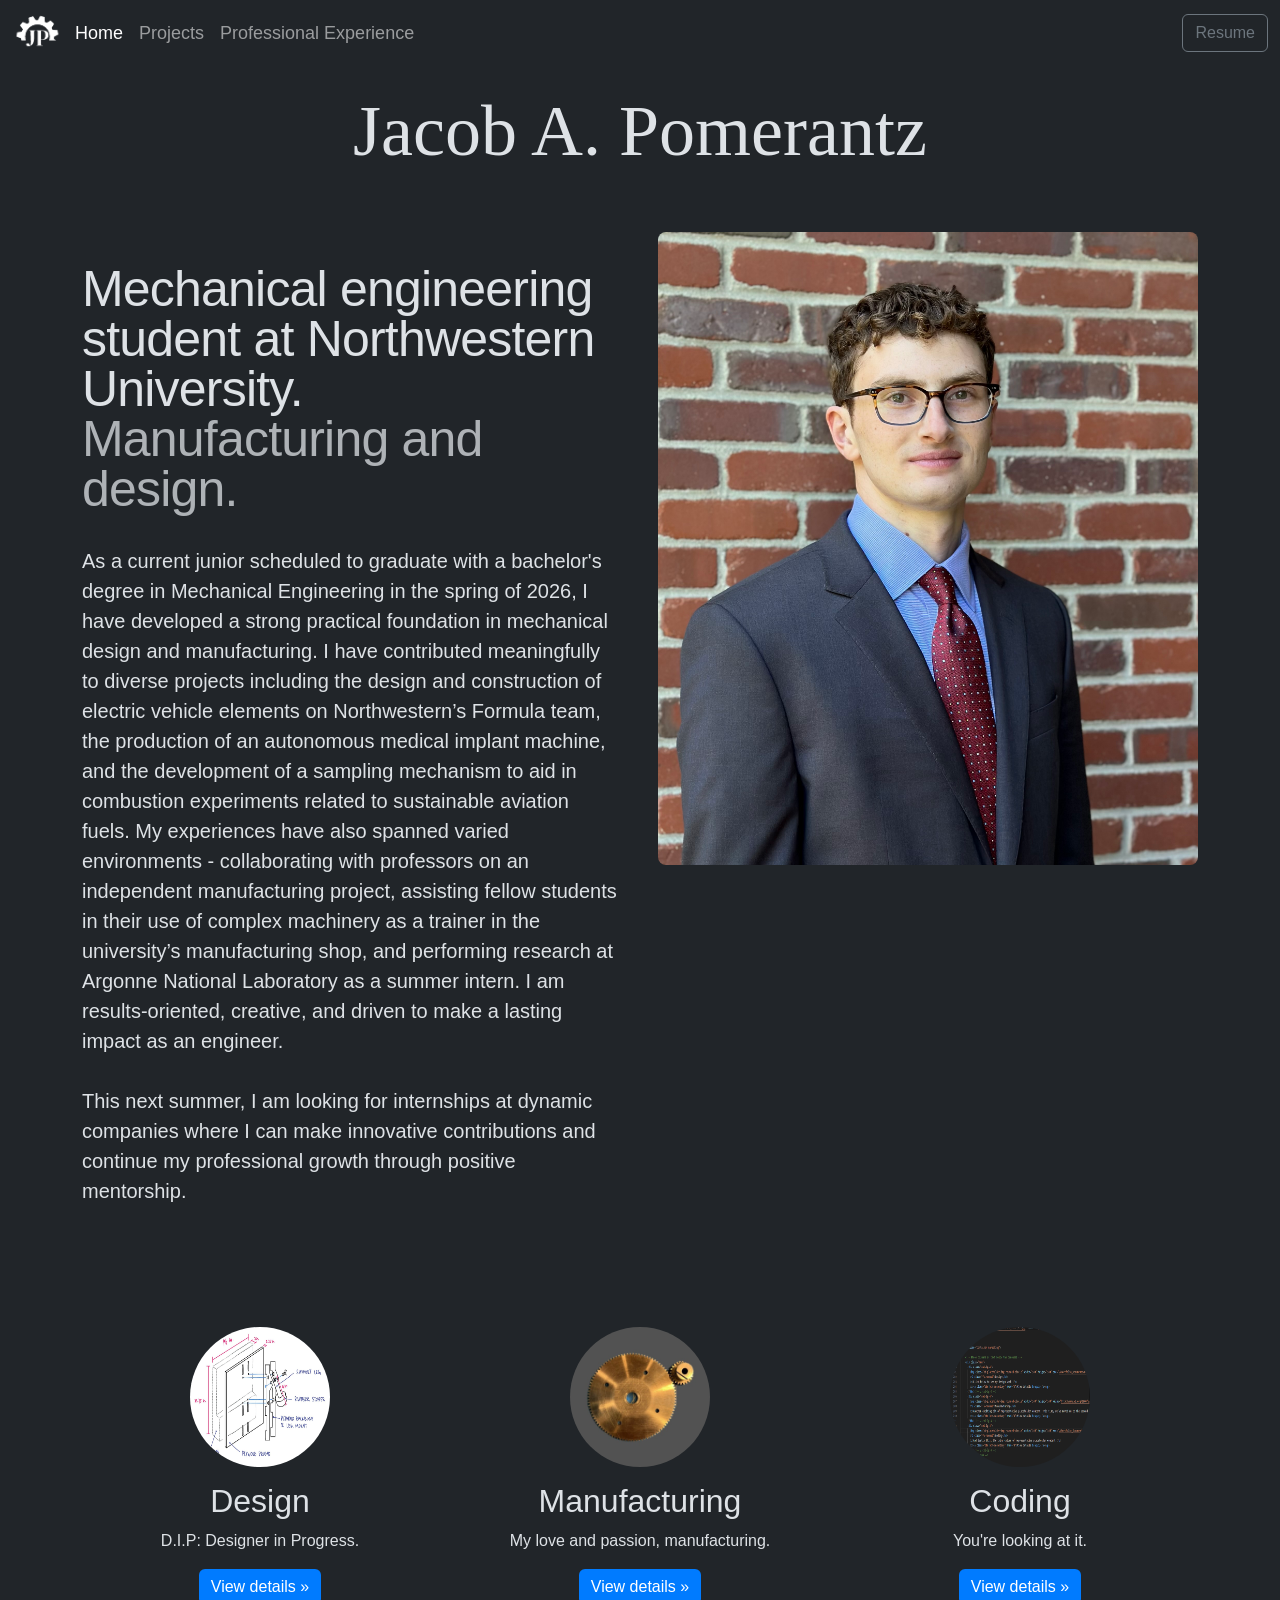
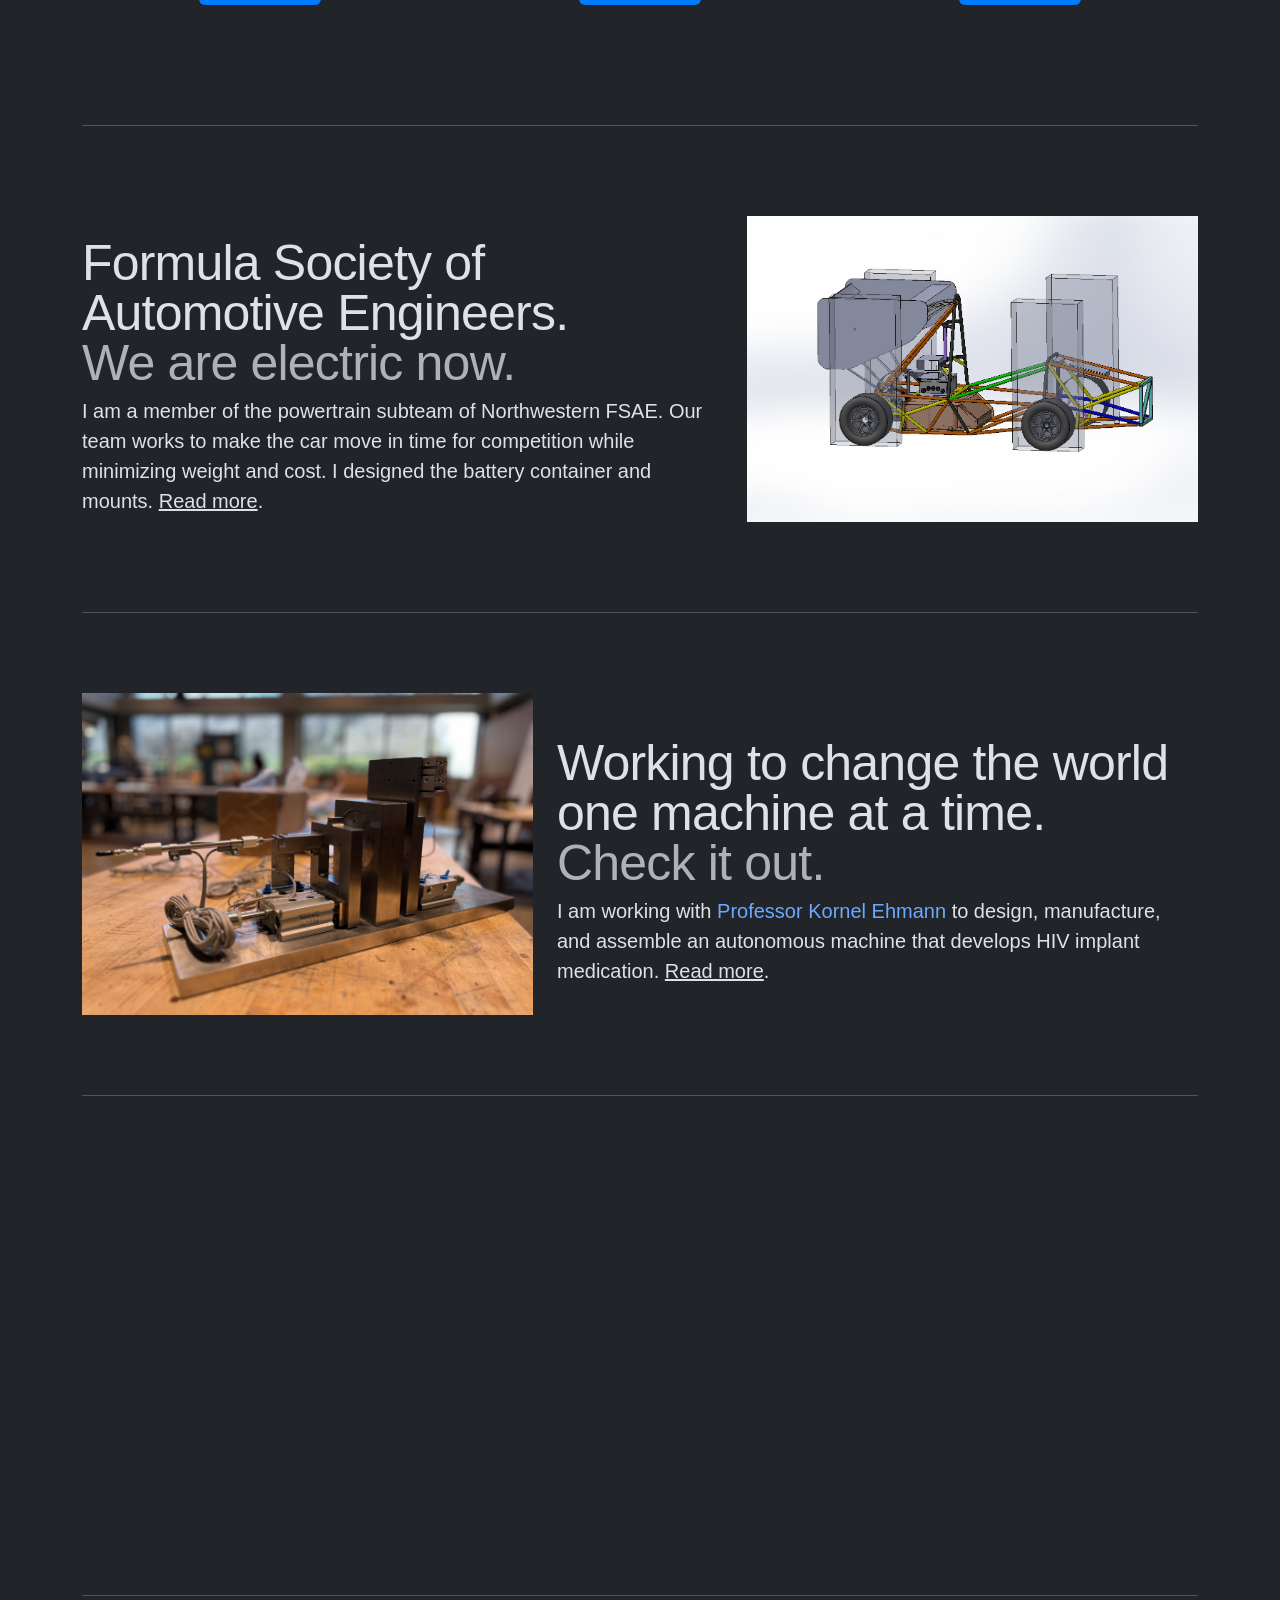
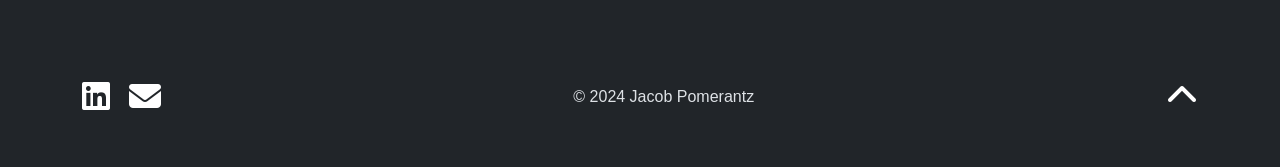
==== index.html @ 611a95e2 "Updated Bio and Profile BPic" ====
<!doctype html>
<html lang="en" data-bs-theme="dark">
  <head><script src="./color-modes.js"></script>

    <meta charset="utf-8">
    <meta name="viewport" content="width=device-width, initial-scale=1">
    <title>Jacob Pomerantz</title>
    <link rel="stylesheet" href="./bootstrap.min.css" >
    <link rel="stylesheet" href="style.css">
    <link href="https://cdnjs.cloudflare.com/ajax/libs/font-awesome/6.1.1/css/all.min.css" rel="stylesheet">
    <link rel="icon" type="image/png" href="/Portfolio_Documents/favicon.png"/>

    <style>
      .bd-placeholder-img {
        font-size: 1.125rem;
        text-anchor: middle;
        -webkit-user-select: none;
        -moz-user-select: none;
        user-select: none;
      }

      @media (min-width: 768px) {
        .bd-placeholder-img-lg {
          font-size: 3.5rem;
        }
      }

      .b-example-divider {
        width: 100%;
        height: 3rem;
        background-color: rgba(0, 0, 0, .1);
        border: solid rgba(0, 0, 0, .15);
        border-width: 1px 0;
        box-shadow: inset 0 .5em 1.5em rgba(0, 0, 0, .1), inset 0 .125em .5em rgba(0, 0, 0, .15);
      }

      .b-example-vr {
        flex-shrink: 0;
        width: 1.5rem;
        height: 100vh;
      }

      .bi {
        vertical-align: -.125em;
        fill: currentColor;
      }

      .nav-scroller {
        position: relative;
        z-index: 2;
        height: 2.75rem;
        overflow-y: hidden;
      }

      .nav-scroller .nav {
        display: flex;
        flex-wrap: nowrap;
        padding-bottom: 1rem;
        margin-top: -1px;
        overflow-x: auto;
        text-align: center;
        white-space: nowrap;
        -webkit-overflow-scrolling: touch;
      }

      .btn-bd-primary {
        --bd-violet-bg: #712cf9;
        --bd-violet-rgb: 112.520718, 44.062154, 249.437846;

        --bs-btn-font-weight: 600;
        --bs-btn-color: var(--bs-white);
        --bs-btn-bg: var(--bd-violet-bg);
        --bs-btn-border-color: var(--bd-violet-bg);
        --bs-btn-hover-color: var(--bs-white);
        --bs-btn-hover-bg: #6528e0;
        --bs-btn-hover-border-color: #6528e0;
        --bs-btn-focus-shadow-rgb: var(--bd-violet-rgb);
        --bs-btn-active-color: var(--bs-btn-hover-color);
        --bs-btn-active-bg: #5a23c8;
        --bs-btn-active-border-color: #5a23c8;
      }

      .bd-mode-toggle {
        z-index: 1500;
      }

      .bd-mode-toggle .dropdown-menu .active .bi {
        display: block !important;
      }

  .fade-in-section {
  opacity: 0;
  transform: translateY(20vh);
  visibility: hidden;
  transition: opacity 0.6s ease-out, transform 1.2s ease-out;
  will-change: opacity, visibility;
}

.slide-in-section {
  opacity: 0;
  transform: translateX(-20vw);
  visibility: hidden;
  transition: opacity 0.6s ease-out, transform 1.2s ease-out;
  will-change: opacity, visibility;
}
.slide-in-section-alt {
  opacity: 0;
  transform: translateX(20vw);
  visibility: hidden;
  transition: opacity 0.6s ease-out, transform 1.2s ease-out;
  will-change: opacity, visibility;
}

.zoom-in-section {
  opacity: 0;
  transform: scale(0.8);
  visibility: hidden;
  transition: opacity 0.6s ease-out, transform 1.2s ease-out;
  will-change: opacity, visibility;
}

.is-visible {
  opacity: 1;
  transform: none;
  visibility: visible;
}
    </style>

    
    <!-- Custom styles for this template -->
    <link href="carousel.css" rel="stylesheet">
  </head>
  <body>
    


    
<header data-bs-theme="dark">
  <nav class="navbar navbar-expand-md navbar-dark fixed-top bg-dark">
    <div class="container-fluid">
      <img style="border-radius: 100%; margin-right: 5px;" width="50px" height="50px" src="Portfolio_Documents/logowork.png">
      <button class="navbar-toggler" type="button" data-bs-toggle="collapse" data-bs-target="#navbarCollapse" aria-controls="navbarCollapse" aria-expanded="false" aria-label="Toggle navigation">
        <span class="navbar-toggler-icon"></span>
      </button>
      <div class="collapse navbar-collapse" id="navbarCollapse" style="font-size: 18px;">
        <ul class="navbar-nav me-auto mb-2 mb-md-0">
          <li class="nav-item">
            <a class="nav-link active" aria-current="page" href="index.html">Home</a>
          </li>
          <li class="nav-item">
            <a class="nav-link" href="portfolio.html">Projects</a>
          </li>

          <li class="nav-item">
            <a class="nav-link" href="professional-experience.html">Professional Experience</a>
          </li>

          <!-- <li class="nav-item">
            <a class="nav-link" href="#">Philosophy</a>
          </li> -->
        </ul>
        <a target="_blank" href="/Portfolio_Documents/Official_Resume.pdf"><button class="btn btn-outline-secondary" type="submit">Resume</button></a>
        
      </div>
    </div>
  </nav>
</header>

<main>


  <!-- Marketing messaging and featurettes
  ================================================== -->
  <!-- Wrap the rest of the page in another container to center all the content. -->
  
   <div class="container aboutme">
    <h1 class = "text-center" style="font-size: 72px; font-family: 'Times New Roman', Times, serif;">Jacob A. Pomerantz</h1>
    <div class="row">
      <div class="col-md" style="padding-right: 24px;">
        <h2 class=" featurette-heading lh-1">Mechanical engineering student at Northwestern University. <span class="text-body-secondary"><br>Manufacturing and design.</span></h2>
        <br>
        <p class="lead " style="text-align:left">
          As a current junior scheduled to graduate with a bachelor's degree in Mechanical Engineering in the spring of 2026, I have developed a strong practical foundation in mechanical design and manufacturing. I have contributed meaningfully to diverse projects including the design and construction of electric vehicle elements on Northwestern’s Formula team, the production of an autonomous medical implant machine, and the development of a sampling mechanism to aid in combustion experiments related to sustainable aviation fuels. My experiences have also spanned varied environments - collaborating with professors on an independent manufacturing project, assisting fellow students in their use of complex machinery as a trainer in the university’s manufacturing shop, and performing research at Argonne National Laboratory as a summer intern. I am results-oriented, creative, and driven to make a lasting impact as an engineer.
<br>
<br>
          This next summer, I am looking for internships at dynamic companies where I can make innovative contributions and continue my professional growth through positive mentorship.
        </p>
      </div>
      <div class="col-md">
        <img src="./Portfolio_Documents/Profile_Picture_Glasses.jpg" class="img-fluid" alt="Profile Picture">
      </div>
    </div>
  </div>


<!-- <div class="parallax-container">
  <div class="parallax-text">
    <h1 class="text-center mb-4">Jacob Pomerantz</h1>
    <p>Hello! My name is Jacob Pomerantz. I am a second-year mechanical engineering student at Northwestern with an interest in manufacturing and design. I like to spend my time with others, whether it be on a mountain skiing or hiking, or in a lab working on projects. I have a passion for helping others. I am currently leading a team designing a machine that manufactures HIV implant medication. I am excited about the potential this machine has to help people. People have called me a granola iron man, but don’t let that intimidate you. Just kidding, no one calls me that. Feel free to view my work below. Enjoy!</p>
  </div>
</div> -->


  <div class="container marketing" style="padding-top: 25px;">

    <!-- Three columns of text below the carousel -->
    <div class="row skills">
      <div class="col-lg-4">
        <img class="bd-placeholder-img rounded-circle" width="140" height="140" src="./Portfolio_Documents/DTC_Design_Drawing_1.jpg"><title>Placeholder</title><rect width="100%" height="100%" fill="var(--bs-secondary-color)"/>
        <h2 class="fw-normal">Design</h2>
        <p>D.I.P: Designer in Progress.</p>
        <p><a class="btn btn-primary" href="./Project_Pages/design.html">View details &raquo;</a></p>
      </div><!-- /.col-lg-4 -->
      <div class="col-lg-4">
        <img class="bd-placeholder-img rounded-circle" width="140" height="140" src="Portfolio_Documents/Gears!!!!.jpg" ><title>Placeholder</title><rect width="100%" height="100%" fill="var(--bs-secondary-color)"/>
        <h2 class="fw-normal">Manufacturing</h2>
        <p>My love and passion, manufacturing.</p>
        <p><a class="btn btn-primary" href="./Project_Pages/manufacturing.html">View details &raquo;</a></p>
      </div><!-- /.col-lg-4 -->
      <div class="col-lg-4">
        <img class="bd-placeholder-img rounded-circle" width="140" height="140" src="./Portfolio_Documents/Coding_Skill_Thumbnail_HTML.png" role="img" aria-label="Placeholder" preserveAspectRatio="xMidYMid slice" focusable="false"><title>Placeholder</title><rect width="100%" height="100%" fill="var(--bs-secondary-color)"/>
        <h2 class="fw-normal">Coding</h2>
        <p>You're looking at it.</p>
        <p><a class="btn btn-primary" href="./Project_Pages/coding.html">View details &raquo;</a></p>
      </div><!-- /.col-lg-4 -->
    </div><!-- /.row -->


    <!-- START THE FEATURETTES -->

    <hr class="featurette-divider">

    <div class="row featurette align-items-center slide-in-section">
      <div class="col-md-7">
        <div>
          <h2 class="featurette-heading fw-normal lh-1">Formula Society of Automotive Engineers. <span class="text-muted"><br>We are electric now.</span></h2>
          <p class="lead">I am a member of the powertrain subteam of Northwestern FSAE. Our team works to make the car <strong>move</strong> in time for competition while minimizing weight and cost. I designed the battery container and mounts. <a style="color: rgb(var(--bs-tertiary-color-rgb));" href="./Project_Pages/formula.html">Read more</a>.</p>
        </div>
        <div> <!-- You might use this div if you need to add more content or spacing at the bottom, otherwise, it can be omitted. -->
        </div>
      </div>
      <div class="col-md-5 d-flex align-items-end">
        <a href="./Project_Pages/formula.html"><img class="bd-placeholder-img bd-placeholder-img-lg featurette-image img-fluid mx-auto" width="500" height="500" src="Portfolio_Documents/NFR24.jpg" role="img" aria-label="Placeholder: 500x500" preserveAspectRatio="xMidYMid slice" focusable="false"></a>
      </div>
    </div>

    <hr class="featurette-divider">

    <div class="row featurette align-items-center slide-in-section-alt">
      <div class="col-md-7 order-md-2">
        <h2 class="featurette-heading fw-normal lh-1">Working to change the world one machine at a time. <span class="text-body-secondary"><br>Check it out.</span></h2>
        <p class="lead">I am working with <a target="_blank" href="https://www.mccormick.northwestern.edu/research-faculty/directory/profiles/ehmann-kornel.html" style="text-decoration: none;">Professor Kornel Ehmann</a> to design, manufacture, and assemble an autonomous machine that develops HIV implant medication. <a style="color: rgb(var(--bs-tertiary-color-rgb)); " href="./Project_Pages/hiv.html">Read more</a>.</p>
      </div>
      <div class="col-md-5 order-md-1">
        <a href="./Project_Pages/hiv.html"><img class="bd-placeholder-img bd-placeholder-img-lg featurette-image img-fluid mx-auto" width="500" height="500" src="Portfolio_Documents/Machine_Thumbnail.jpg" role="img" aria-label="Placeholder: 500x500" preserveAspectRatio="xMidYMid slice" focusable="false"><title>Placeholder</title><rect width="100%" height="100%" fill="var(--bs-secondary-bg)"/></a>
      </div>
    </div>

    <hr class="featurette-divider">

    <div class="row featurette align-items-center slide-in-section">
      <div class="col-md-7">
        <h2 class="featurette-heading fw-normal lh-1">Electric Skateboard. <span class="text-body-secondary"><br>It’s Fast and Furious.</span></h2>
        <p class="lead">I designed and assembled an electric skateboard with recycled battery cells in a 12s3p configuration. <a style="color: rgb(var(--bs-tertiary-color-rgb));" href="./Project_Pages/skateboard.html">Read more</a>.</p>
      </div>
      <div class="col-md-5">
        <a href="./Project_Pages/skateboard.html"><img class="bd-placeholder-img bd-placeholder-img-lg featurette-image img-fluid mx-auto" width="500" height="500" src="./Portfolio_Documents/Recycled_Battery_Pack.jpg" role="img" aria-label="Placeholder: 500x500" preserveAspectRatio="xMidYMid slice" focusable="false"></a>
      </div>
    </div>

    <hr class="featurette-divider">

    <!-- /END THE FEATURETTES -->

  </div><!-- /.container -->

  
  
  
</main>

  <!-- FOOTER -->
  <footer class="container text-center py-1" style="display: flex; justify-content: space-between; align-items: center;">
    <!-- Left: LinkedIn and Email Icons -->
    <div style="flex-grow: 1; text-align: left;">
        <a href="https://www.linkedin.com/in/jacob-pomerantz-bab597270/" target="_blank" style="color: #ffffff; margin-right: 15px; text-decoration: none;">
            <i class="fab fa-linkedin fa-2x"></i>
        </a>
        <a href="mailto:jacobpomerantz2025@u.northwestern.edu" style="color: #ffffff;">
            <i class="fas fa-envelope fa-2x"></i>
        </a>
    </div>
    
    <!-- Center: Copyright Notice -->
    <div style="flex-grow: 1; text-align: center;">
        &copy; 2024 Jacob Pomerantz
    </div>
    
    <!-- Right: Upwards Arrow -->
    <div style="flex-grow: 1; text-align: right;">
        <a href="#" style="color: #ffffff;">
            <i class="fas fa-chevron-up fa-2x"></i>
        </a>
    </div>
  </footer>

<script src="https://cdn.jsdelivr.net/npm/@popperjs/core@2.11.8/dist/umd/popper.min.js" integrity="sha384-I7E8VVD/ismYTF4hNIPjVp/Zjvgyol6VFvRkX/vR+Vc4jQkC+hVqc2pM8ODewa9r" crossorigin="anonymous"></script>
<script src="https://cdn.jsdelivr.net/npm/bootstrap@5.3.2/dist/js/bootstrap.min.js" integrity="sha384-BBtl+eGJRgqQAUMxJ7pMwbEyER4l1g+O15P+16Ep7Q9Q+zqX6gSbd85u4mG4QzX+" crossorigin="anonymous"></script>

    </body>
    <script src="/dark.js"></script>
    <script>document.addEventListener("DOMContentLoaded", function () {
      const sections = document.querySelectorAll(".fade-in.section, .slide-in-section, .slide-in-section-alt,.zoom-in-section");
    
      const observerOptions = {
        threshold: 0.1  // Adjust this value as needed
      };
    
      const observer = new IntersectionObserver((entries, observer) => {
        entries.forEach(entry => {
          if (entry.isIntersecting) {
            entry.target.classList.add("is-visible");
            observer.unobserve(entry.target);  // Stop observing once the element is visible
          }
        });
      }, observerOptions);
    
      sections.forEach(section => {
        observer.observe(section);
      });
    });</script>
</html>
---- style.css ----
/* Index Css */

.aboutme{
  padding-bottom: 150px;
}

.aboutme img{
  border-radius: 10px;
}
.aboutme h1{
  padding-bottom: 50px;
}
.aboutme p {
  text-align: justify; /* Improves readability */
  text-justify: inter-word;
}

.aboutme img {
  max-width: 100%; /* Ensures the image is responsive */
  height: auto; /* Maintains aspect ratio */
  border-radius: 8px; /* Makes image corners rounded*/
}

@media (min-width: 768px) {
  .aboutme {
    padding-top: 40px;
    padding-bottom: 80px;
  }
}
@media (max-width: 767px) {
  .card-img-top {
    min-height: 220px;
  }
}


 /* Project Page Css */
#projects h2 {
  color: #343a40; /* Dark gray, similar to Bootstrap's dark background */
}

#projects {
  background-color: #f8f9fa;
  padding-top: 60px;
  padding-bottom: 60px;
}

.card-img-top {
  width: 100%;
  height: 15vw;
  object-fit: cover;
}

.card-body {
  display: flex;
  flex-direction: column;
  justify-content: space-between;
}

.card-title {
  font-size: 1.25rem;
}

.card-text {
  font-size: .875rem;
}

.btn-primary {
  background-color: #007bff;
  border: none;
}

.btn-primary:hover {
  background-color: #0056b3;
}

.projecttitle{
  padding-top: 30px;
}

.skill-tag {
  display: inline-block;
  padding: 0.25em 0.75em;
  background-color: #574b90;
  color: white;
  font-size: 0.9em;
  text-transform: uppercase;
  cursor: default;
  border-radius: 5px;
}
.skill-tag.alt-color{
  background-color: #3d5af1;

}
/* Optional: Add styles for the scrollbar to match your theme */
::-webkit-scrollbar {
  width: 10px;
}

::-webkit-scrollbar-track {
  background: #f1f1f1; /* Light grey track */
}

::-webkit-scrollbar-thumb {
  background: #888; /* Dark grey scroll thumb */
  border-radius: 10px;
}

::-webkit-scrollbar-thumb:hover {
  background: #555; /* Darker grey on hover */
}

/* For Firefox */
* {
scrollbar-width: thin;
scrollbar-color: #888 #f1f1f1;
}

/* Ensuring font consistency */
body, h2, h3, p {
  font-family: 'Your Font Family', sans-serif; /* Replace with your font choice */
}

#projects,.project{
  /* dark background */
  background-color: #343a40;
  color:white;
}

#projects h2{

}

.color-white{
  color: white !important;
}
/* Optional: Customize the carousel appearance */
#otherProjectsCarousel .carousel-caption {
  background: rgba(0, 0, 0, 0.5); /* Semi-transparent background for text */
  border-radius: 5px; /* Rounded corners for caption */
}

#otherProjectsCarousel img {
  height: 300px; /* Fixed height for images, or use 'height:auto;' for auto-adjust */
  object-fit: cover; /* Cover the carousel-item with the image */
}

.skills h2{
  padding-top: 15px;
}

.merriweather-light {
  font-family: "Merriweather", serif;
  font-weight: 300;
  font-style: normal;
  font-size: 36px;
}

.parallax-container {
  position: relative;
  background-image: url('./Portfolio_Documents/Sunset.jpg');
  height: 100vh; /* Adjust the height as needed */
  background-attachment: fixed;
  background-position: center;
  background-repeat: no-repeat;
  background-size: cover;
}

.parallax-text {
  position: absolute;
  top: 50%;
  left: 50%;
  transform: translate(-50%, -50%);
  color: white; /* Ensure text is readable over the background image */
  width: 90%; /* Adjust width as needed */
  text-align: center;
}

.parallax-text h1,
.parallax-text p {
  background-color: rgba(0, 0, 0, 0.5); /* Optional: Adds a semi-transparent overlay to the text for better readability */
  display: inline-block;
  padding: 0.5em;
}

.center{
  width:75%;
  margin: auto;
}
---- carousel.css ----
/* GLOBAL STYLES
-------------------------------------------------- */
/* Padding below the footer and lighter body text */

body {
  padding-top: 3rem;
  padding-bottom: 3rem;
  color: rgb(var(--bs-tertiary-color-rgb));
}


/* CUSTOMIZE THE CAROUSEL
-------------------------------------------------- */

/* Carousel base class */
.carousel {
  margin-bottom: 4rem;
}
/* Since positioning the image, we need to help out the caption */
.carousel-caption {
  bottom: 3rem;
  z-index: 10;
}

/* Declare heights because of positioning of img element */
.carousel-item {
  height: 32rem;
}


/* MARKETING CONTENT
-------------------------------------------------- */

/* Center align the text within the three columns below the carousel */
.marketing .col-lg-4 {
  margin-bottom: 1.5rem;
  text-align: center;
}
/* rtl:begin:ignore */
.marketing .col-lg-4 p {
  margin-right: .75rem;
  margin-left: .75rem;
}
/* rtl:end:ignore */


/* Featurettes
------------------------- */

.featurette-divider {
  margin: 5rem 0; /* Space out the Bootstrap <hr> more */
}

/* Thin out the marketing headings */
/* rtl:begin:remove */
.featurette-heading {
  letter-spacing: -.05rem;
}

/* rtl:end:remove */

/* RESPONSIVE CSS
-------------------------------------------------- */

@media (min-width: 40em) {
  /* Bump up size of carousel content */
  .carousel-caption p {
    margin-bottom: 1.25rem;
    font-size: 1.25rem;
    line-height: 1.4;
  }

  .featurette-heading {
    font-size: 50px;
  }
}

@media (min-width: 62em) {
  .featurette-heading {
    margin-top: 2rem;
  }
}
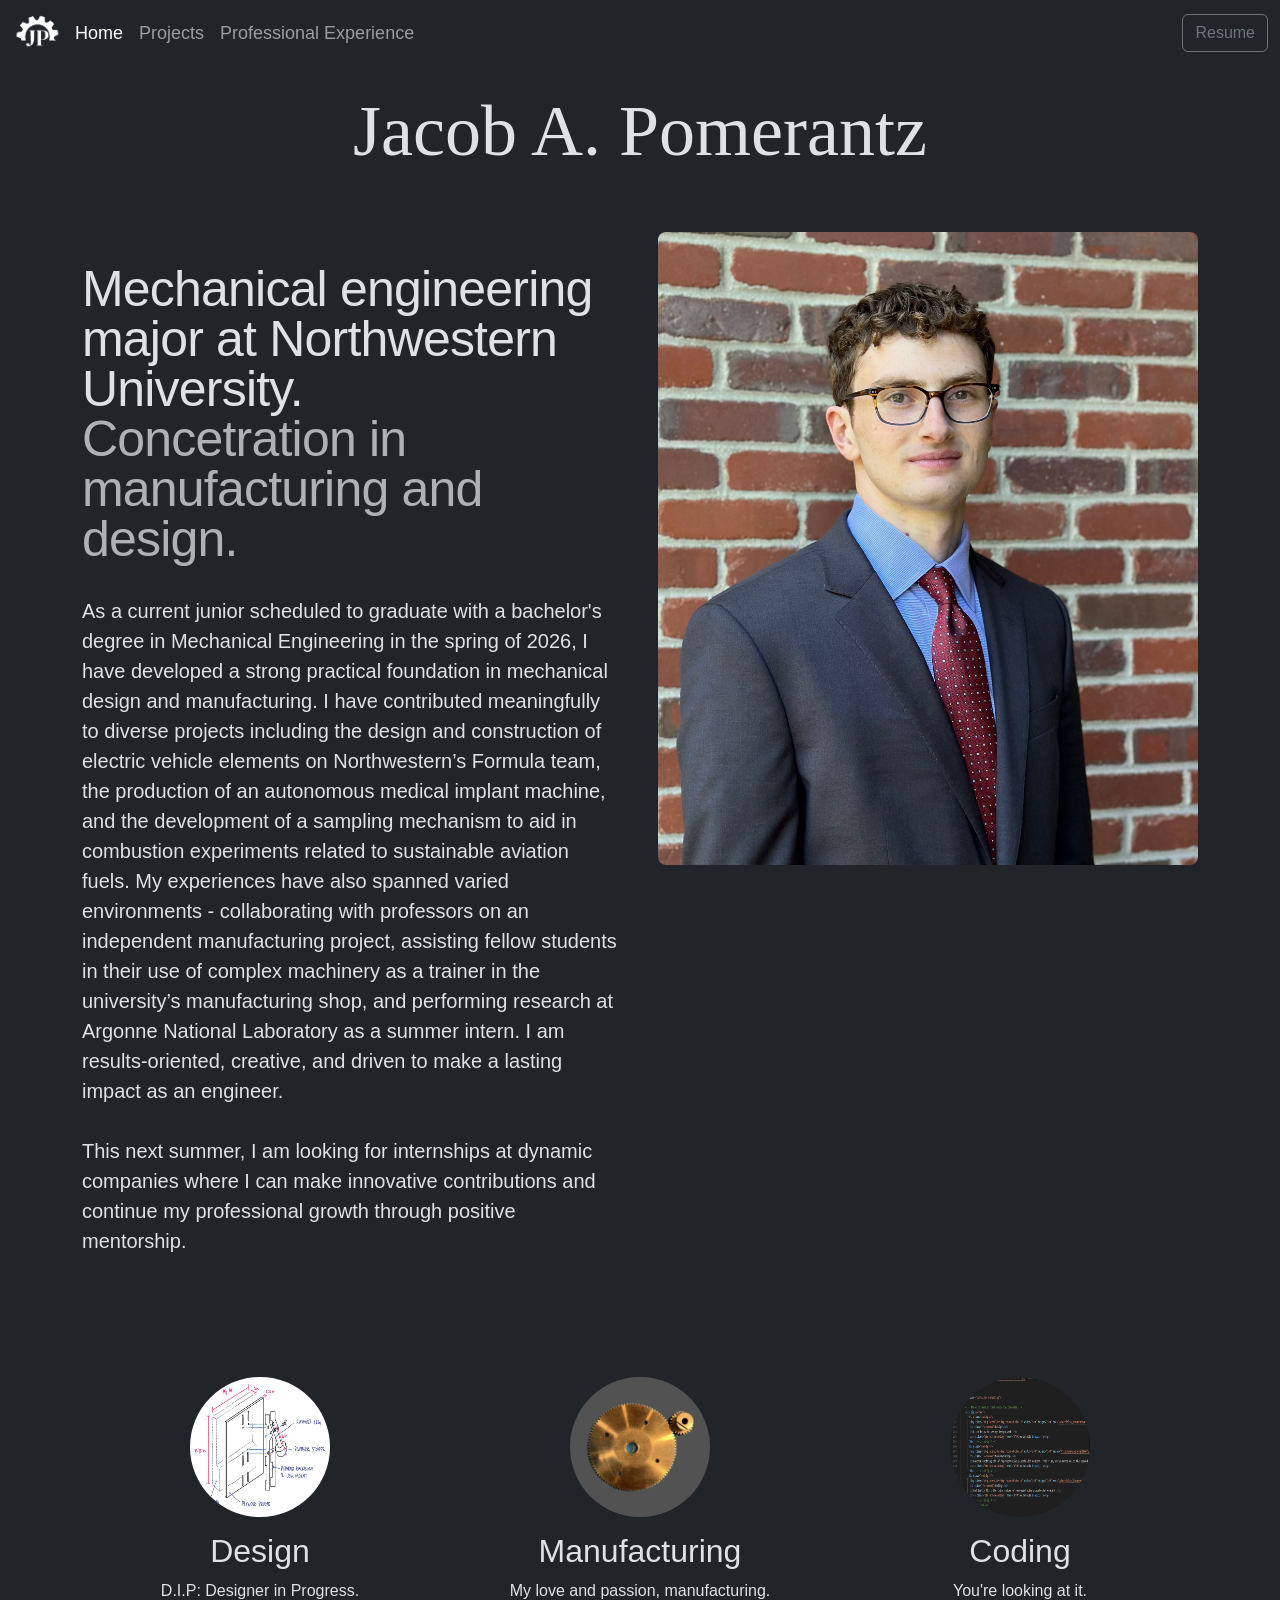
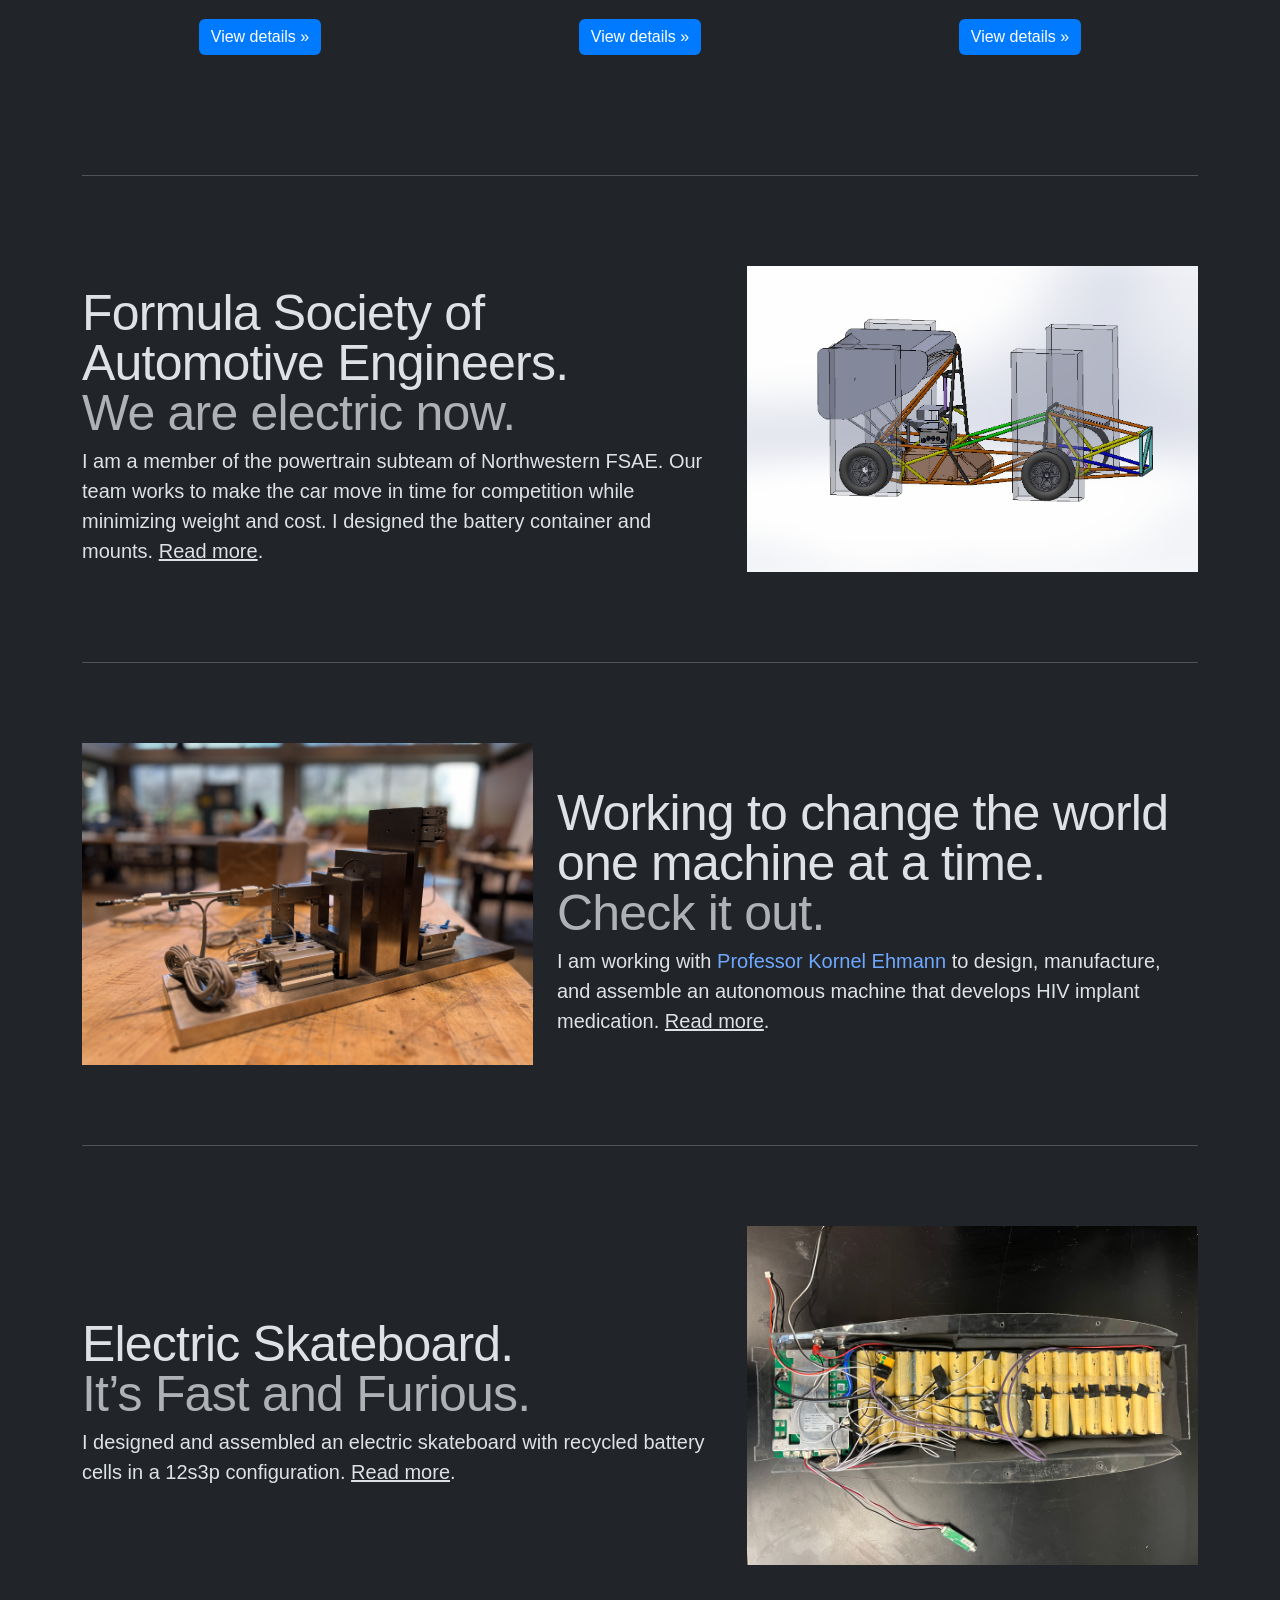
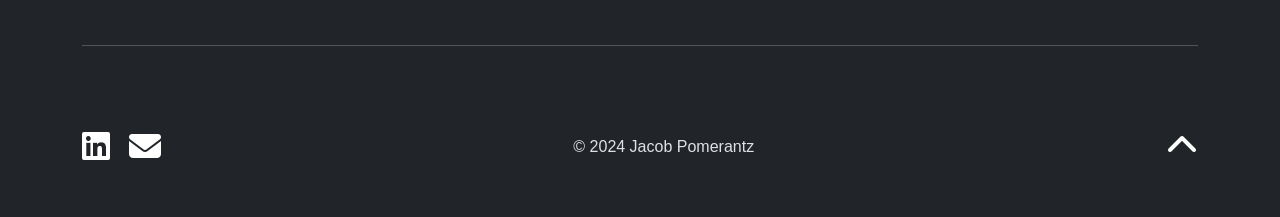
==== commit dfe37d14: "Update index.html" ====
--- a/index.html
+++ b/index.html
@@ -177,7 +177,7 @@
     <h1 class = "text-center" style="font-size: 72px; font-family: 'Times New Roman', Times, serif;">Jacob A. Pomerantz</h1>
     <div class="row">
       <div class="col-md" style="padding-right: 24px;">
-        <h2 class=" featurette-heading lh-1">Mechanical engineering student at Northwestern University. <span class="text-body-secondary"><br>Manufacturing and design.</span></h2>
+        <h2 class=" featurette-heading lh-1">Mechanical engineering major at Northwestern University. <span class="text-body-secondary"><br>Concetration in manufacturing and design.</span></h2>
         <br>
         <p class="lead " style="text-align:left">
           As a current junior scheduled to graduate with a bachelor's degree in Mechanical Engineering in the spring of 2026, I have developed a strong practical foundation in mechanical design and manufacturing. I have contributed meaningfully to diverse projects including the design and construction of electric vehicle elements on Northwestern’s Formula team, the production of an autonomous medical implant machine, and the development of a sampling mechanism to aid in combustion experiments related to sustainable aviation fuels. My experiences have also spanned varied environments - collaborating with professors on an independent manufacturing project, assisting fellow students in their use of complex machinery as a trainer in the university’s manufacturing shop, and performing research at Argonne National Laboratory as a summer intern. I am results-oriented, creative, and driven to make a lasting impact as an engineer.
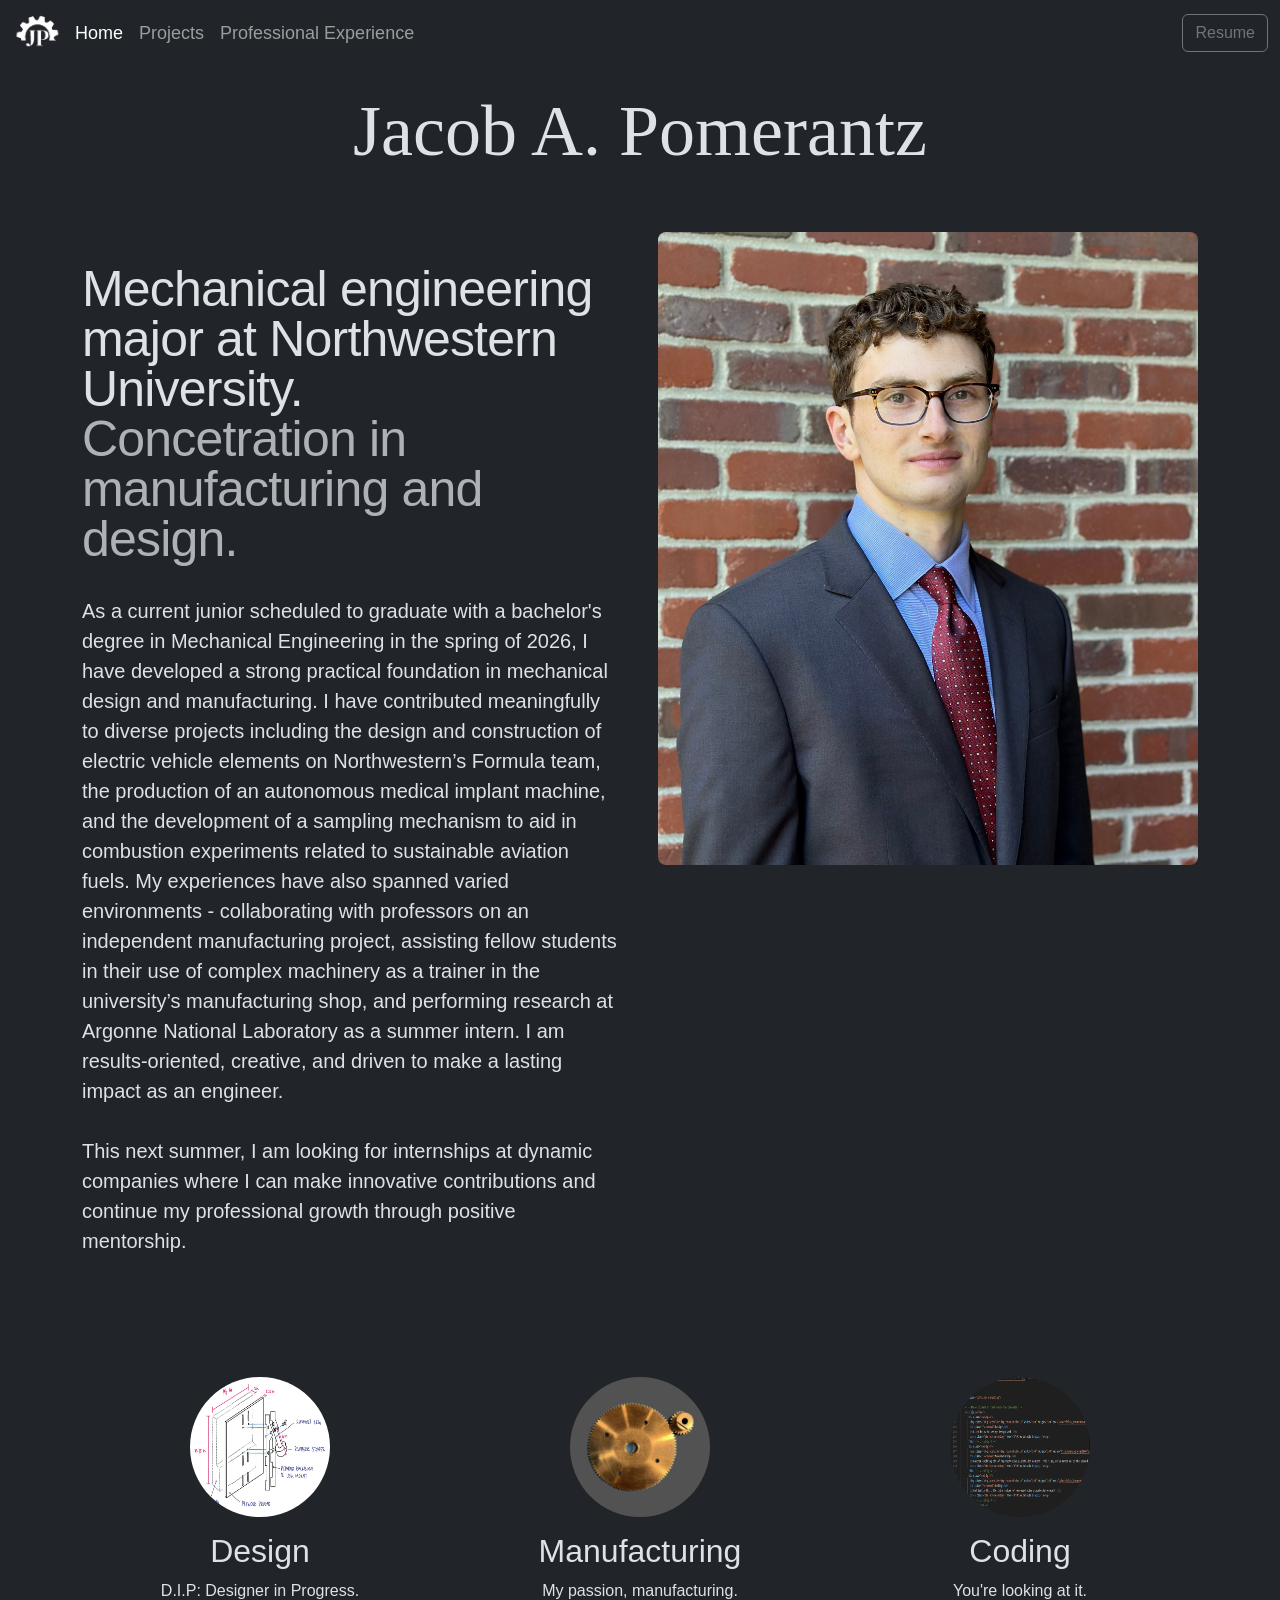
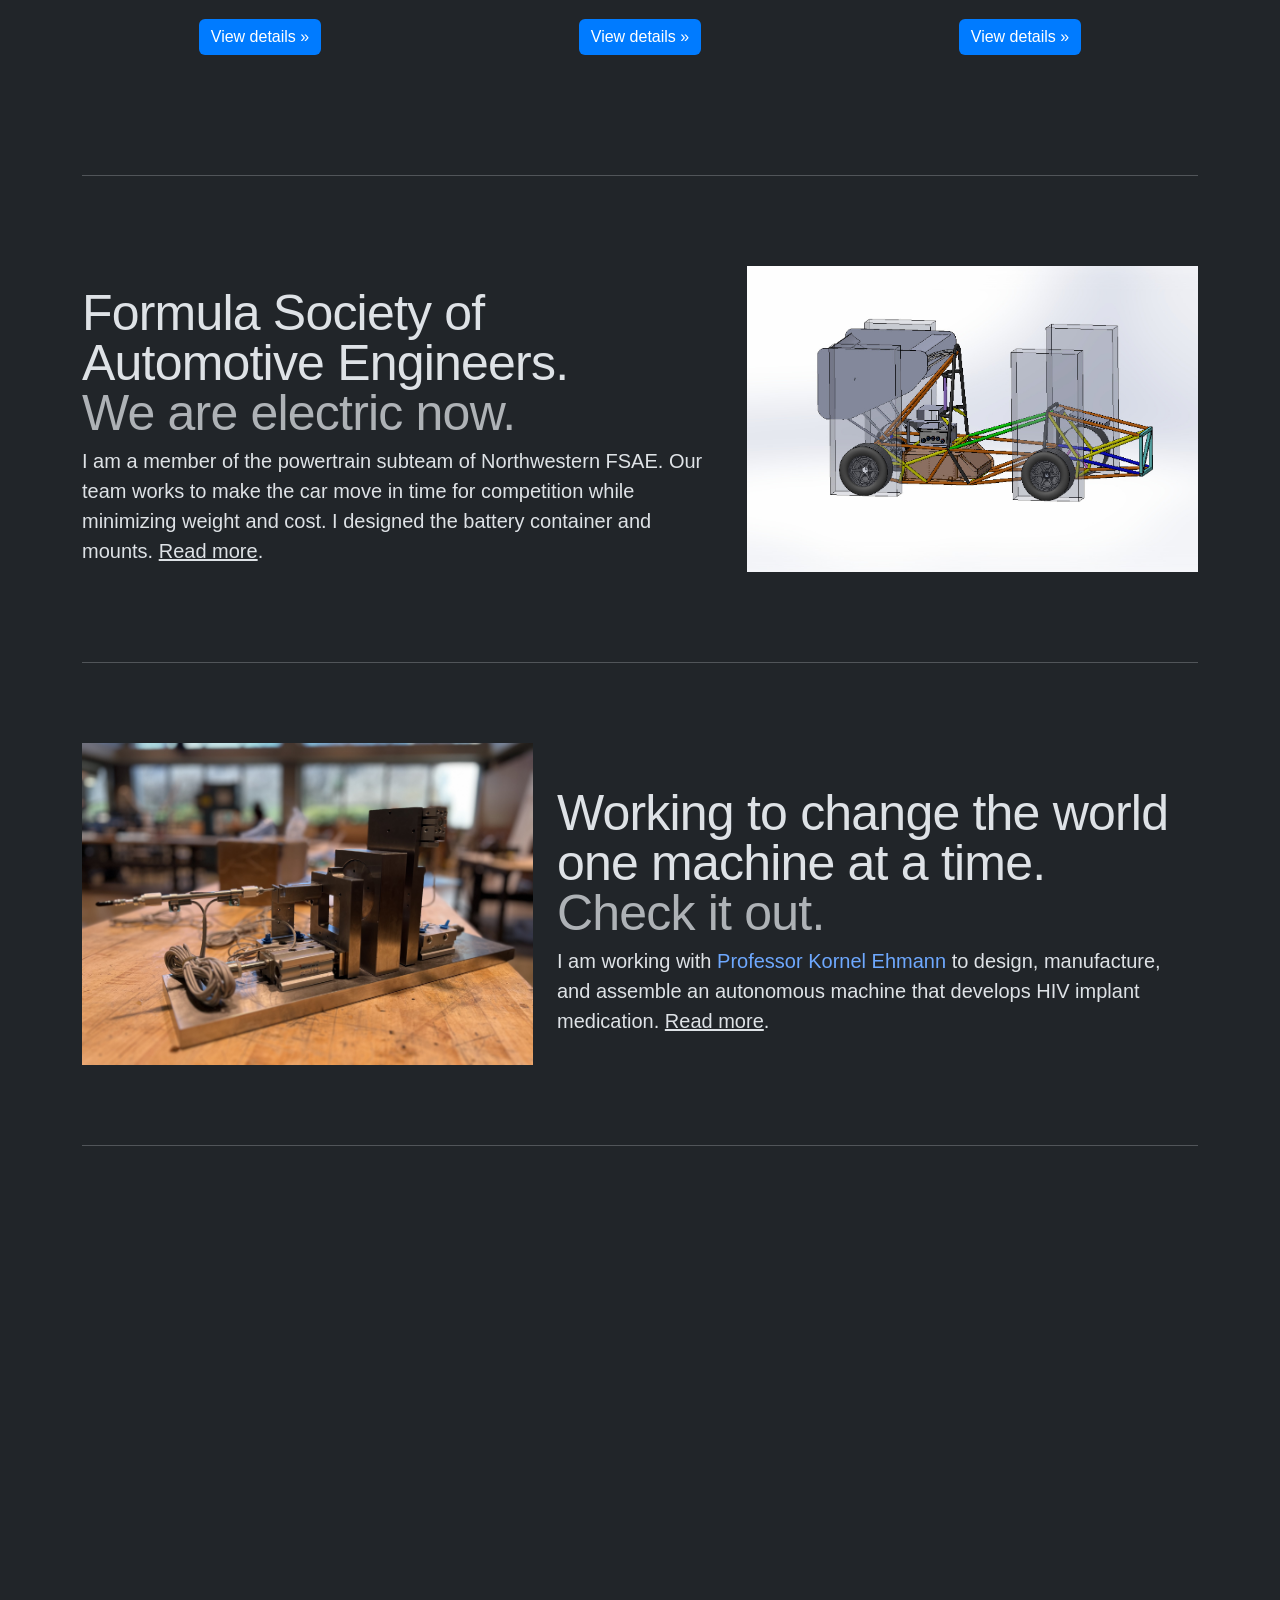
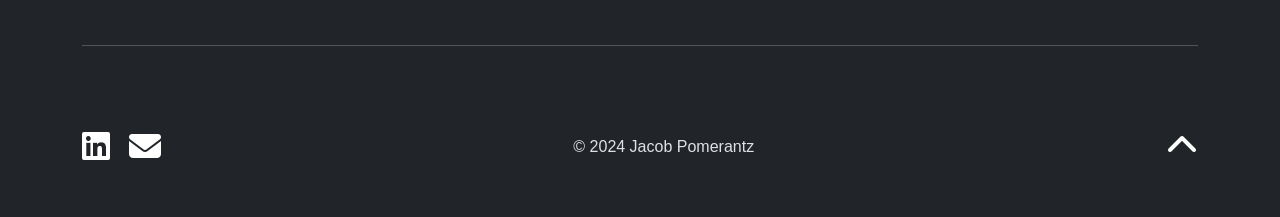
==== commit f96eebd9: "Update index.html" ====
--- a/index.html
+++ b/index.html
@@ -214,7 +214,7 @@
       <div class="col-lg-4">
         <img class="bd-placeholder-img rounded-circle" width="140" height="140" src="Portfolio_Documents/Gears!!!!.jpg" ><title>Placeholder</title><rect width="100%" height="100%" fill="var(--bs-secondary-color)"/>
         <h2 class="fw-normal">Manufacturing</h2>
-        <p>My love and passion, manufacturing.</p>
+        <p>My passion, manufacturing.</p>
         <p><a class="btn btn-primary" href="./Project_Pages/manufacturing.html">View details &raquo;</a></p>
       </div><!-- /.col-lg-4 -->
       <div class="col-lg-4">
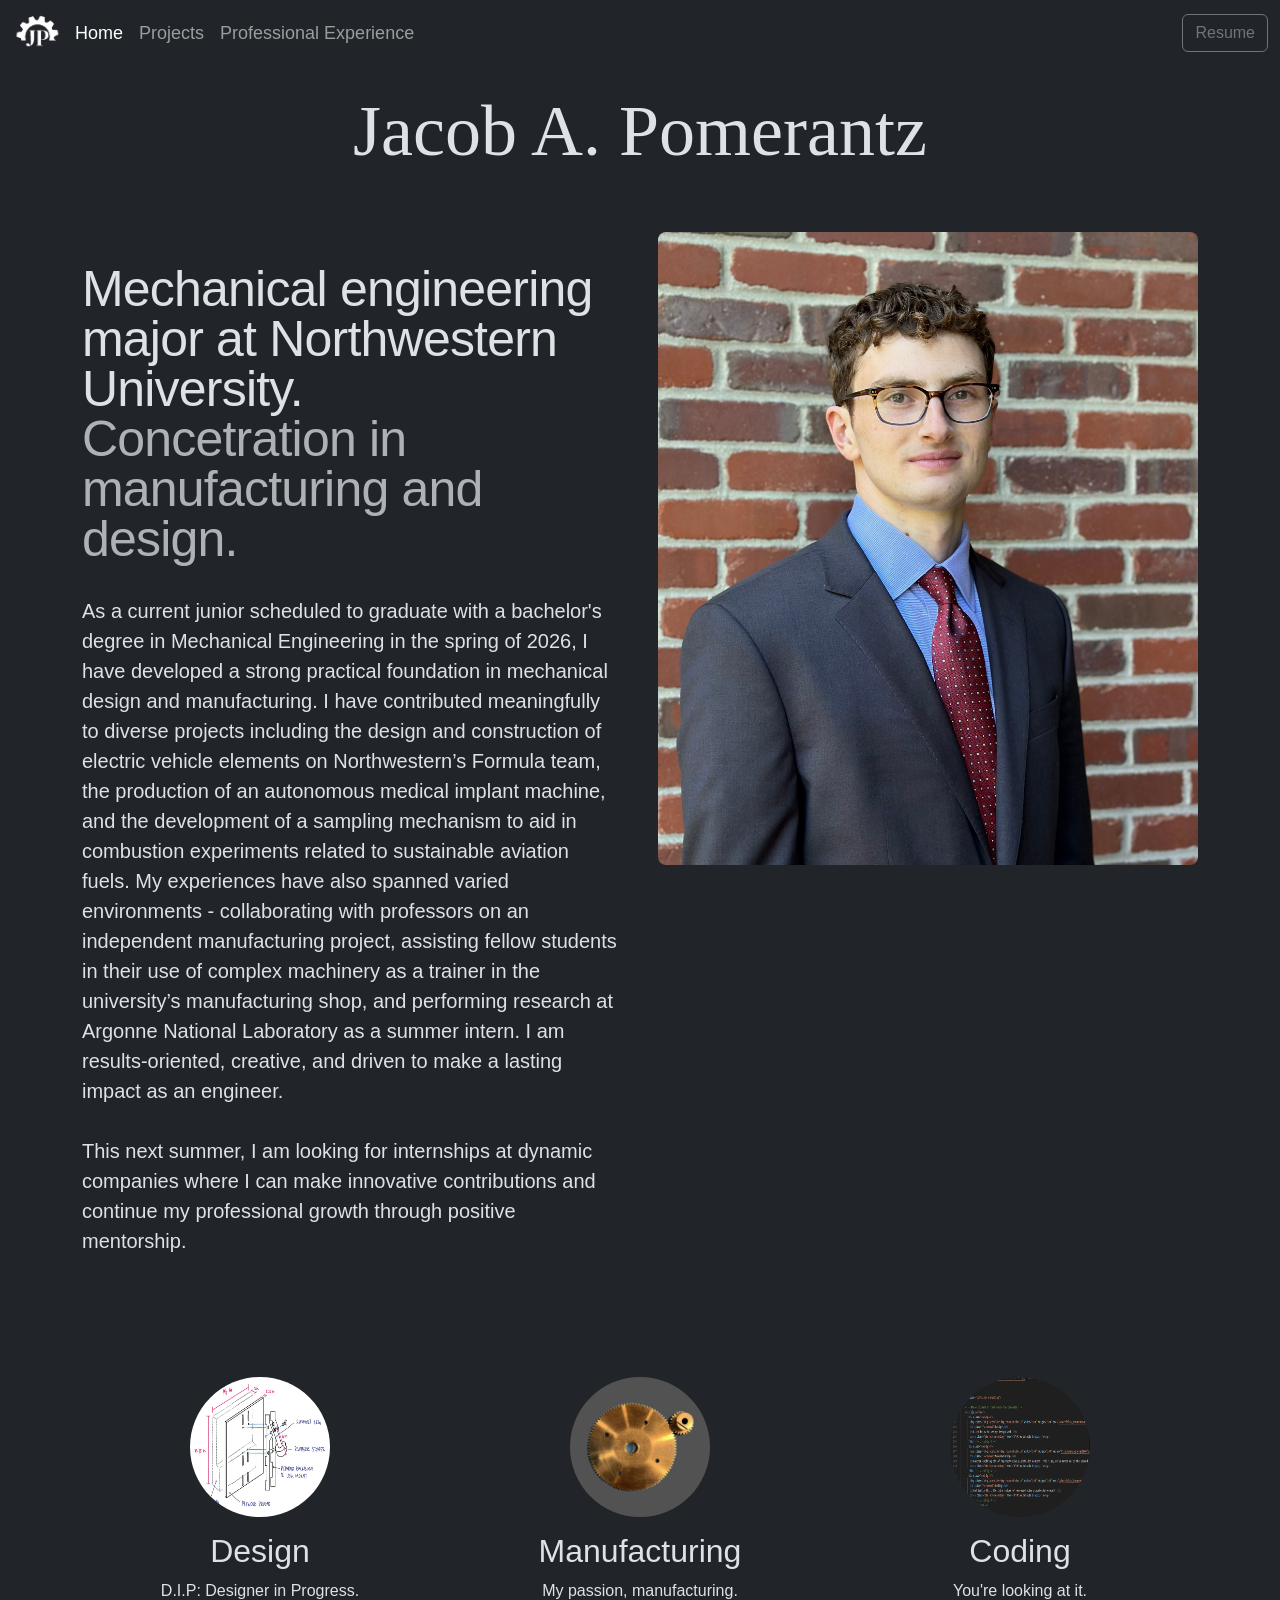
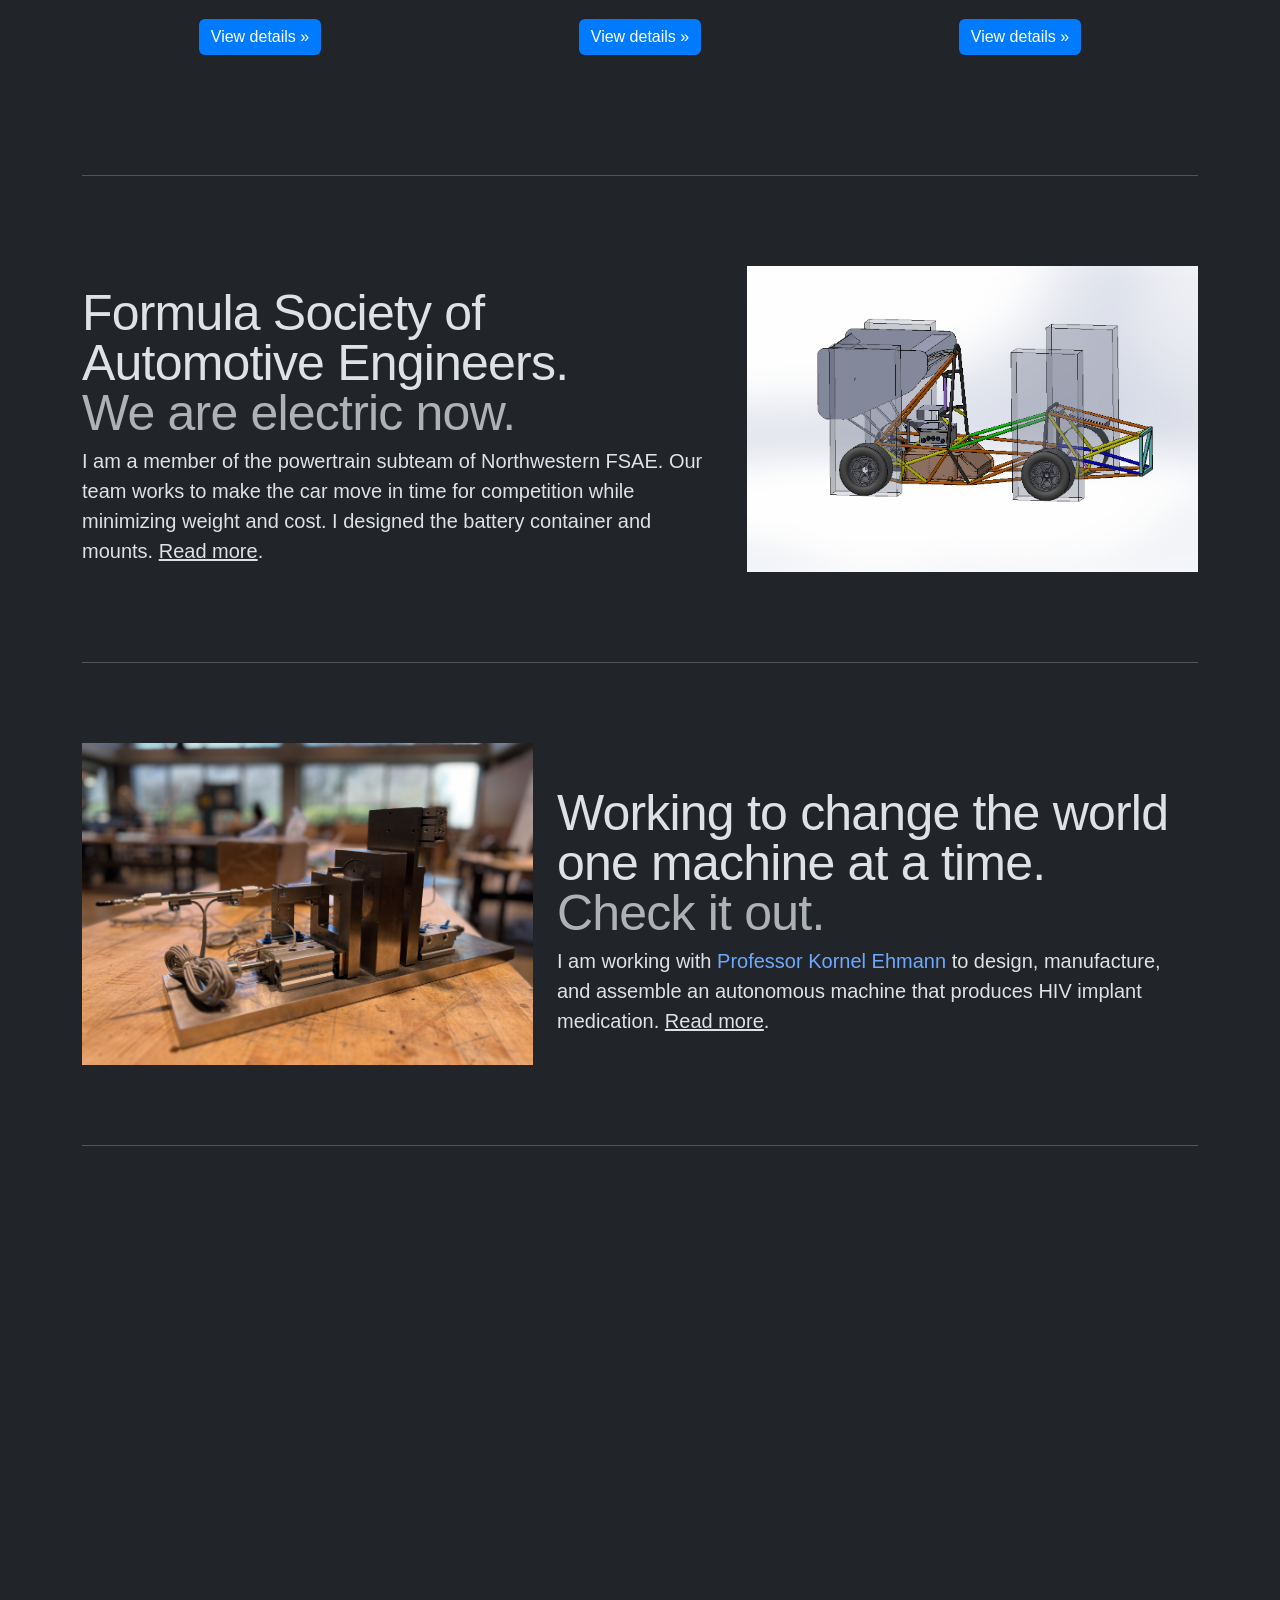
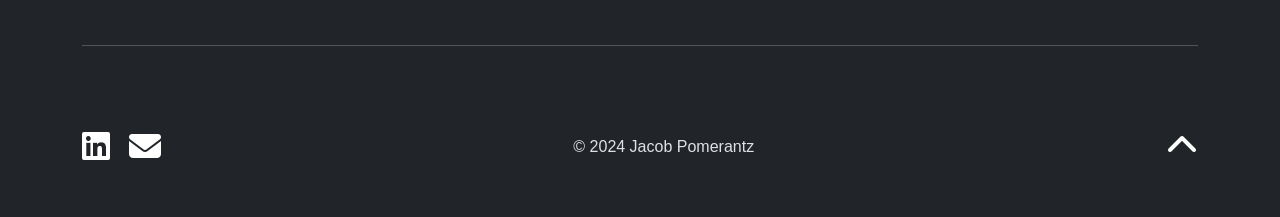
==== commit 71150821: "Update index.html" ====
--- a/index.html
+++ b/index.html
@@ -249,7 +249,7 @@
     <div class="row featurette align-items-center slide-in-section-alt">
       <div class="col-md-7 order-md-2">
         <h2 class="featurette-heading fw-normal lh-1">Working to change the world one machine at a time. <span class="text-body-secondary"><br>Check it out.</span></h2>
-        <p class="lead">I am working with <a target="_blank" href="https://www.mccormick.northwestern.edu/research-faculty/directory/profiles/ehmann-kornel.html" style="text-decoration: none;">Professor Kornel Ehmann</a> to design, manufacture, and assemble an autonomous machine that develops HIV implant medication. <a style="color: rgb(var(--bs-tertiary-color-rgb)); " href="./Project_Pages/hiv.html">Read more</a>.</p>
+        <p class="lead">I am working with <a target="_blank" href="https://www.mccormick.northwestern.edu/research-faculty/directory/profiles/ehmann-kornel.html" style="text-decoration: none;">Professor Kornel Ehmann</a> to design, manufacture, and assemble an autonomous machine that produces HIV implant medication. <a style="color: rgb(var(--bs-tertiary-color-rgb)); " href="./Project_Pages/hiv.html">Read more</a>.</p>
       </div>
       <div class="col-md-5 order-md-1">
         <a href="./Project_Pages/hiv.html"><img class="bd-placeholder-img bd-placeholder-img-lg featurette-image img-fluid mx-auto" width="500" height="500" src="Portfolio_Documents/Machine_Thumbnail.jpg" role="img" aria-label="Placeholder: 500x500" preserveAspectRatio="xMidYMid slice" focusable="false"><title>Placeholder</title><rect width="100%" height="100%" fill="var(--bs-secondary-bg)"/></a>
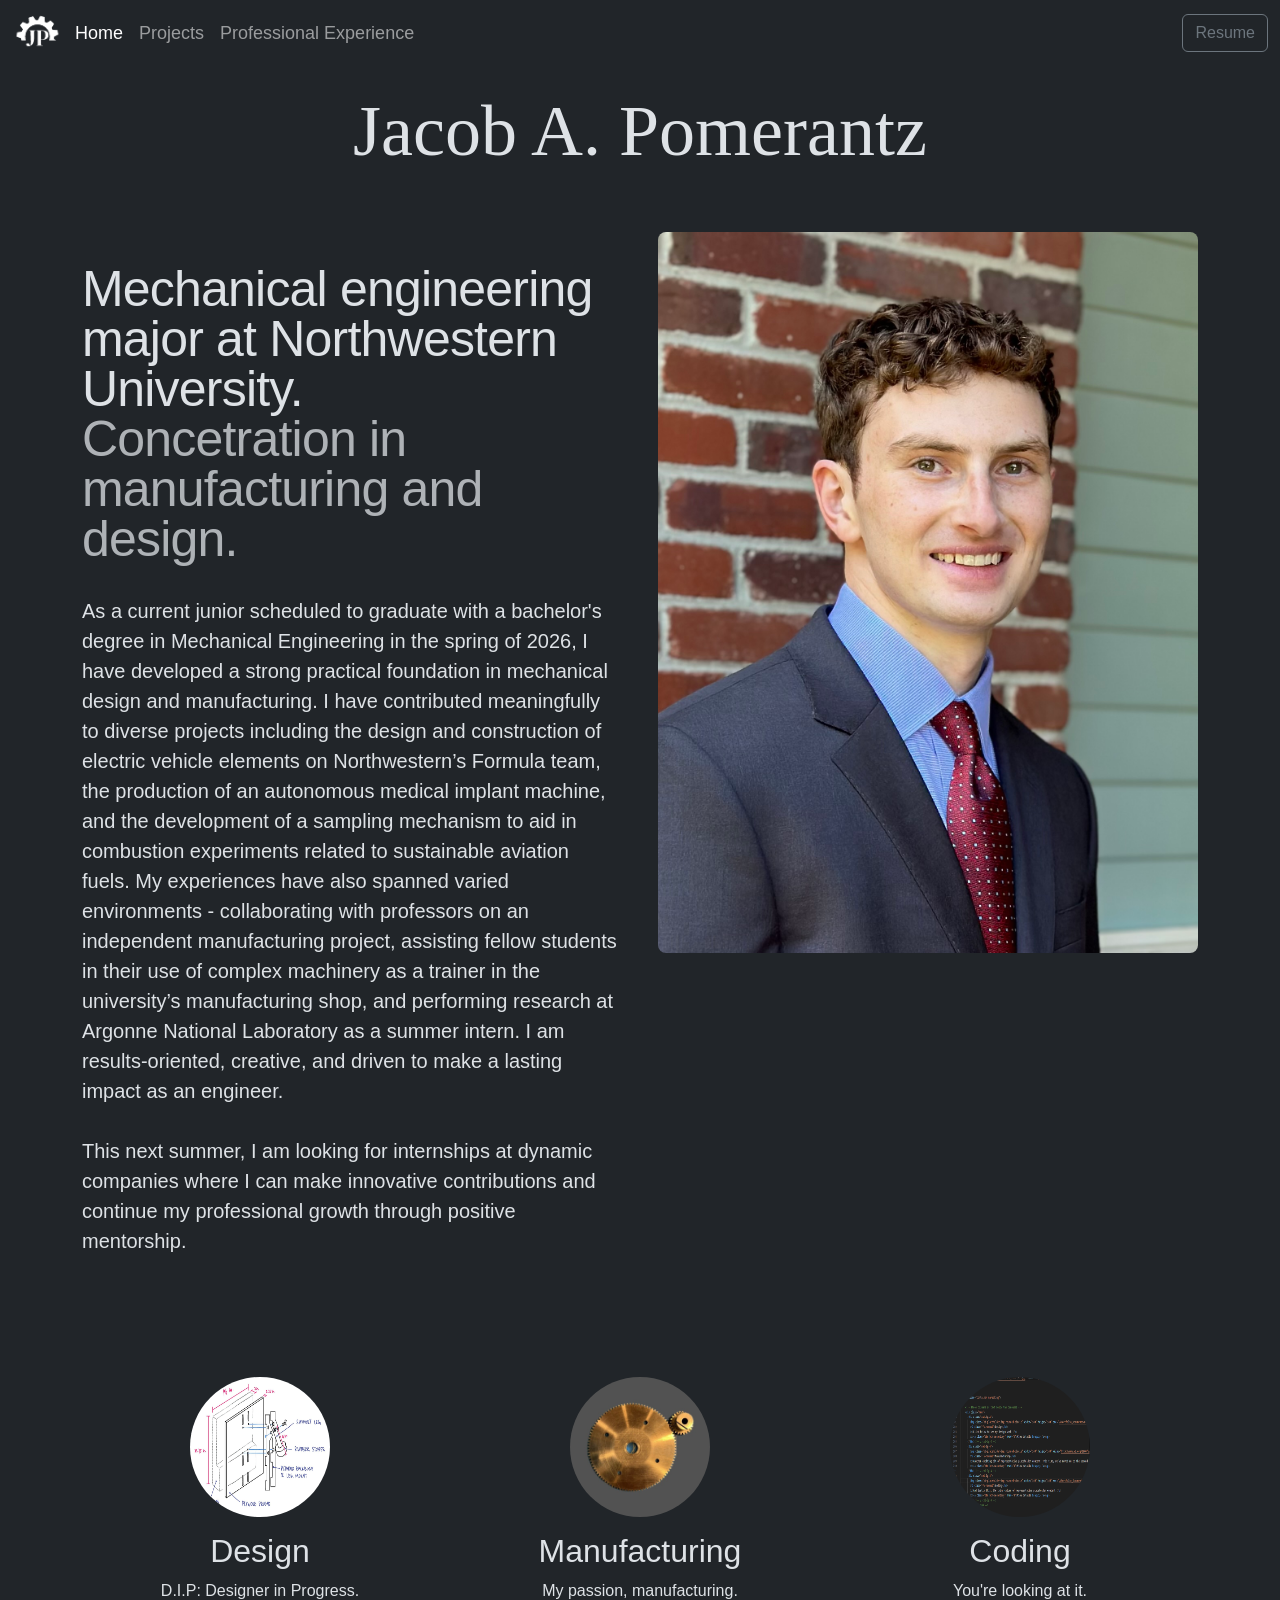
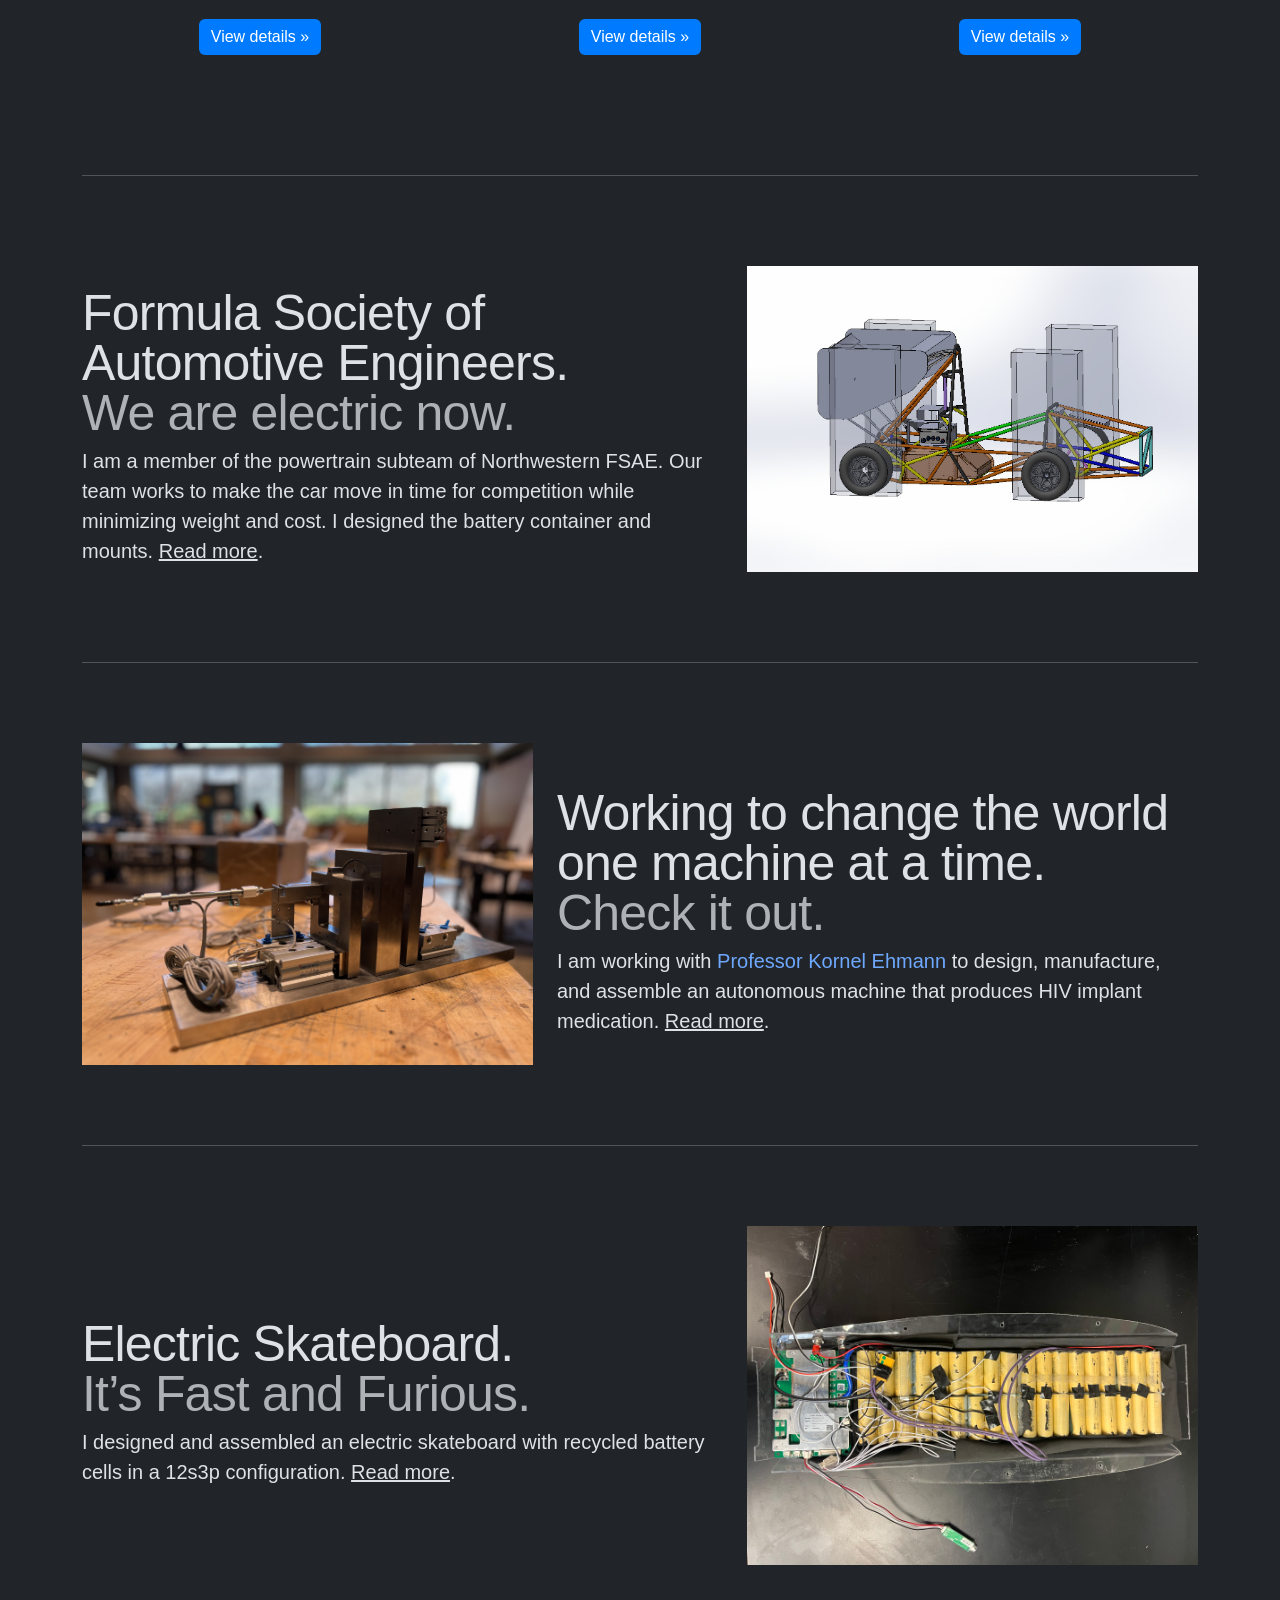
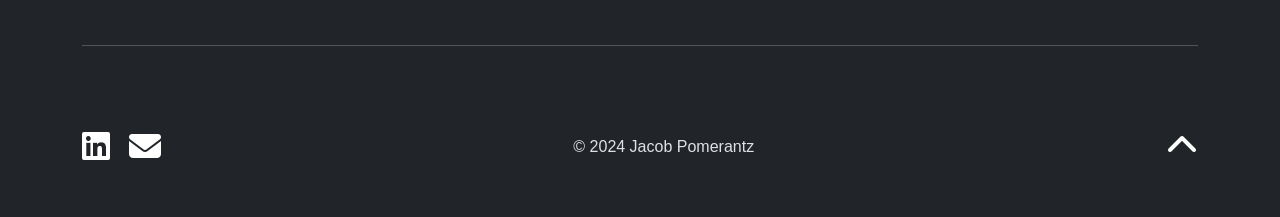
==== commit b627ebc4: "Updated Picture" ====
--- a/index.html
+++ b/index.html
@@ -187,7 +187,7 @@
         </p>
       </div>
       <div class="col-md">
-        <img src="./Portfolio_Documents/Profile_Picture_Glasses.jpg" class="img-fluid" alt="Profile Picture">
+        <img src="./Portfolio_Documents/Profile_Pic.jpg" class="img-fluid" alt="Profile Picture">
       </div>
     </div>
   </div>
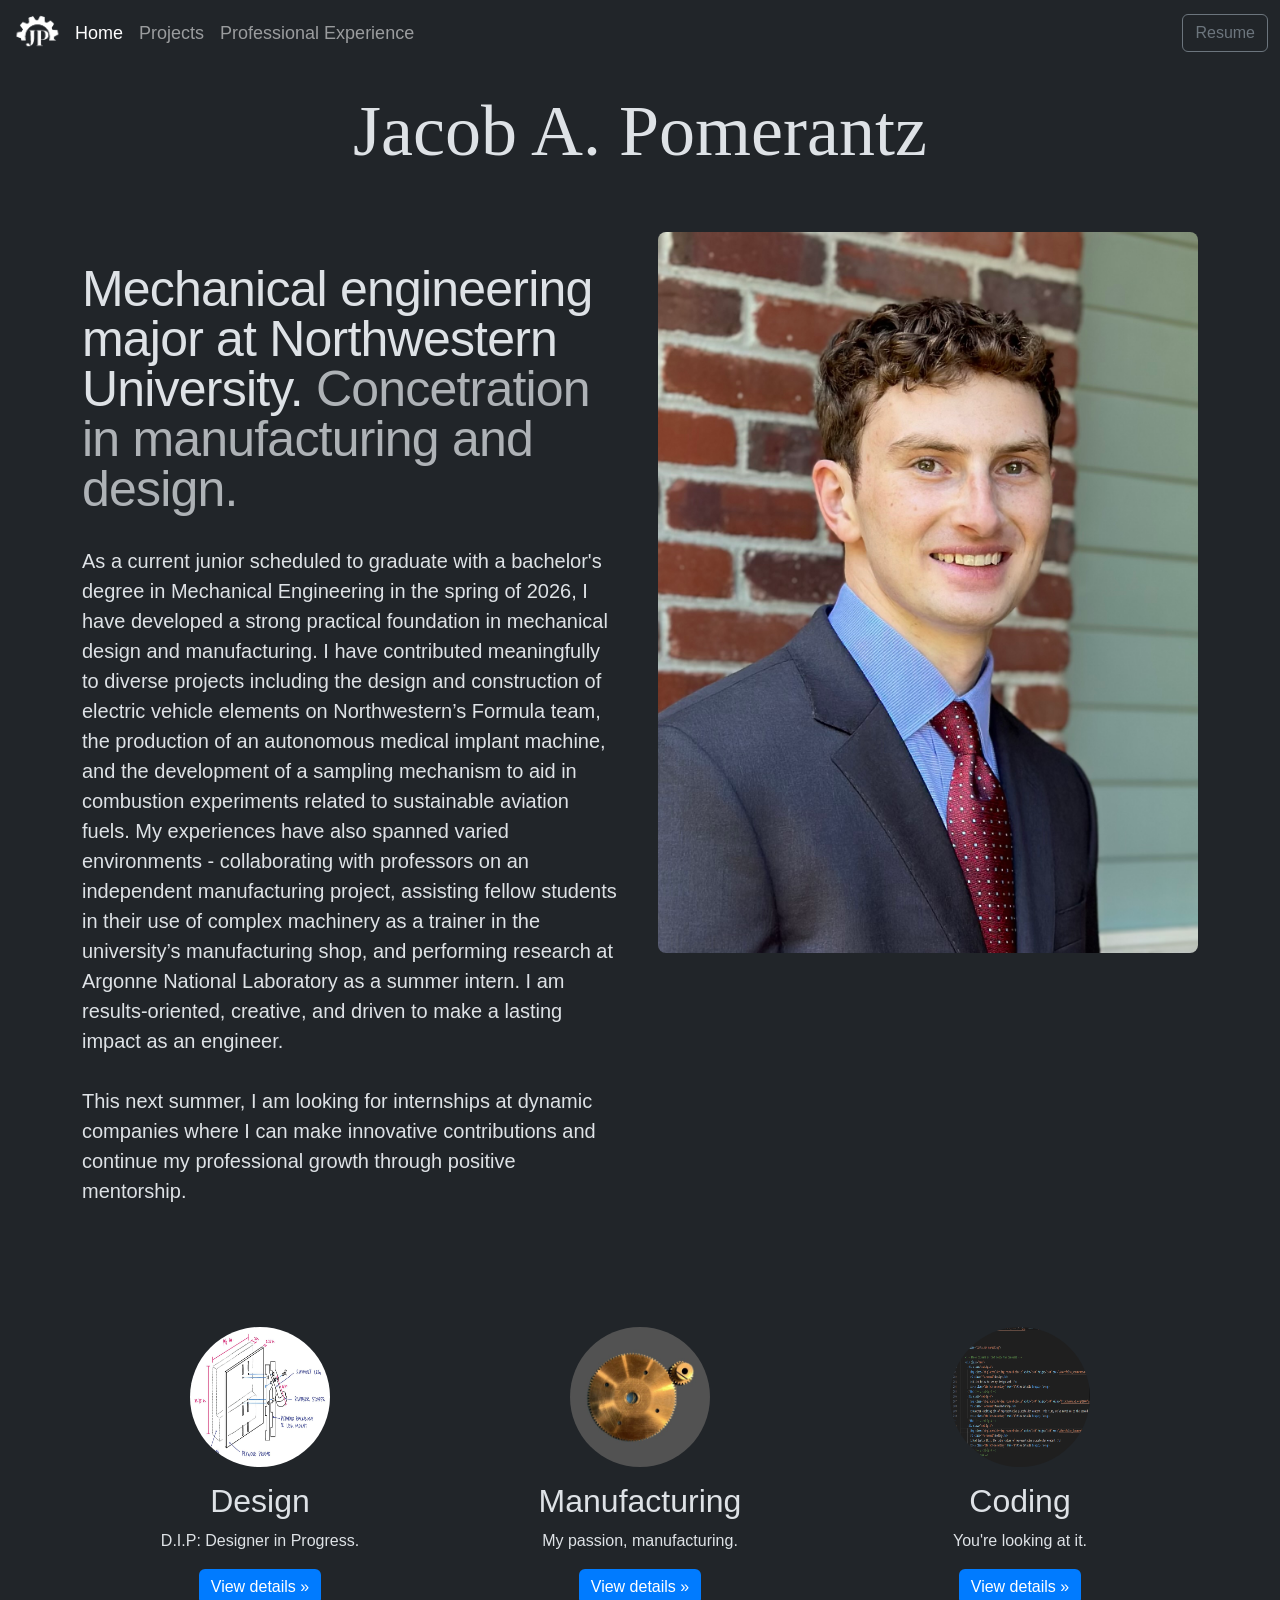
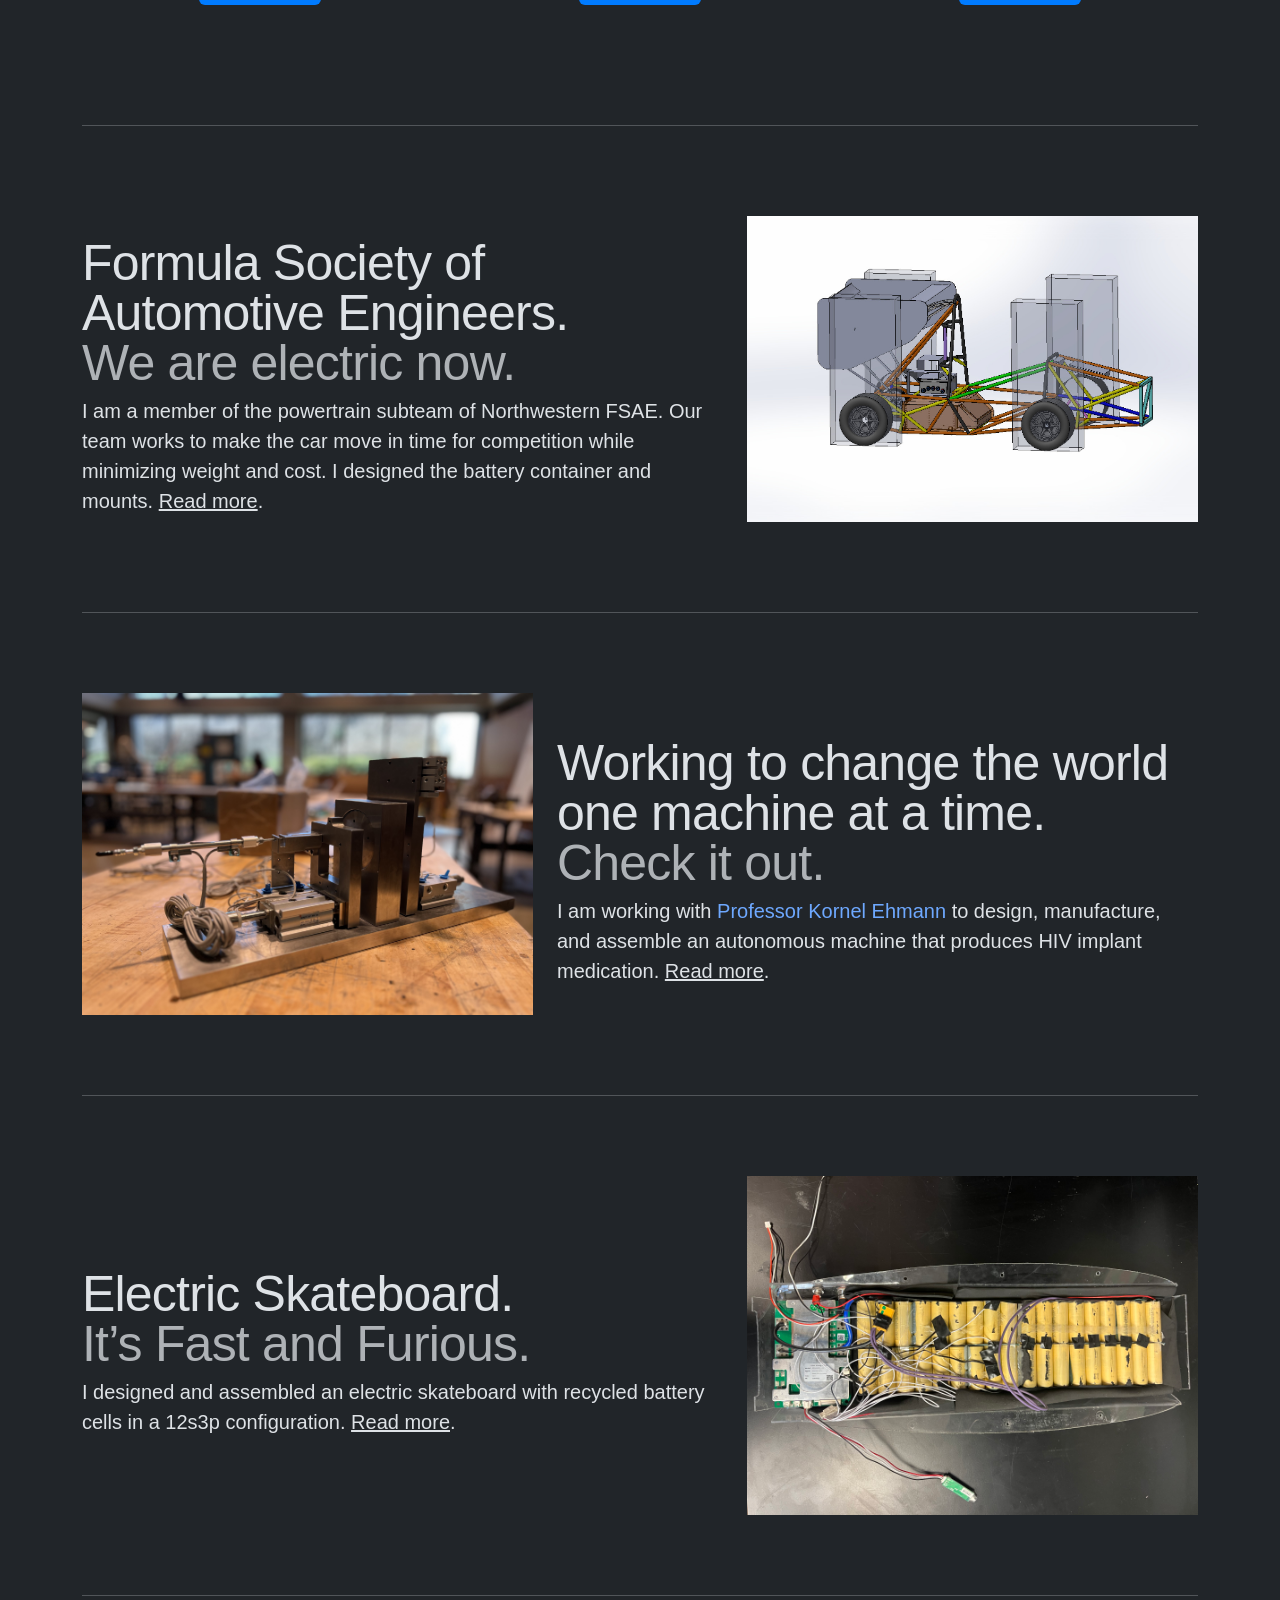
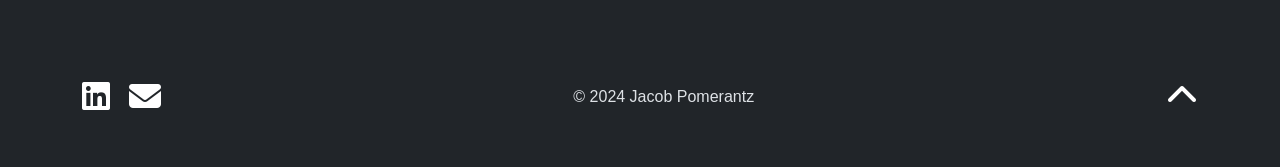
==== commit 32d2f827: "Update index.html" ====
--- a/index.html
+++ b/index.html
@@ -177,7 +177,7 @@
     <h1 class = "text-center" style="font-size: 72px; font-family: 'Times New Roman', Times, serif;">Jacob A. Pomerantz</h1>
     <div class="row">
       <div class="col-md" style="padding-right: 24px;">
-        <h2 class=" featurette-heading lh-1">Mechanical engineering major at Northwestern University. <span class="text-body-secondary"><br>Concetration in manufacturing and design.</span></h2>
+        <h2 class=" featurette-heading lh-1">Mechanical engineering major at Northwestern University. <span class="text-body-secondary">Concetration in manufacturing and design.</span></h2>
         <br>
         <p class="lead " style="text-align:left">
           As a current junior scheduled to graduate with a bachelor's degree in Mechanical Engineering in the spring of 2026, I have developed a strong practical foundation in mechanical design and manufacturing. I have contributed meaningfully to diverse projects including the design and construction of electric vehicle elements on Northwestern’s Formula team, the production of an autonomous medical implant machine, and the development of a sampling mechanism to aid in combustion experiments related to sustainable aviation fuels. My experiences have also spanned varied environments - collaborating with professors on an independent manufacturing project, assisting fellow students in their use of complex machinery as a trainer in the university’s manufacturing shop, and performing research at Argonne National Laboratory as a summer intern. I am results-oriented, creative, and driven to make a lasting impact as an engineer.
@@ -187,7 +187,7 @@
         </p>
       </div>
       <div class="col-md">
-        <img src="./Portfolio_Documents/Profile_Pic.jpg" class="img-fluid" alt="Profile Picture">
+        <img style="" src="./Portfolio_Documents/Profile_Pic.jpg" class="img-fluid" alt="Profile Picture">
       </div>
     </div>
   </div>
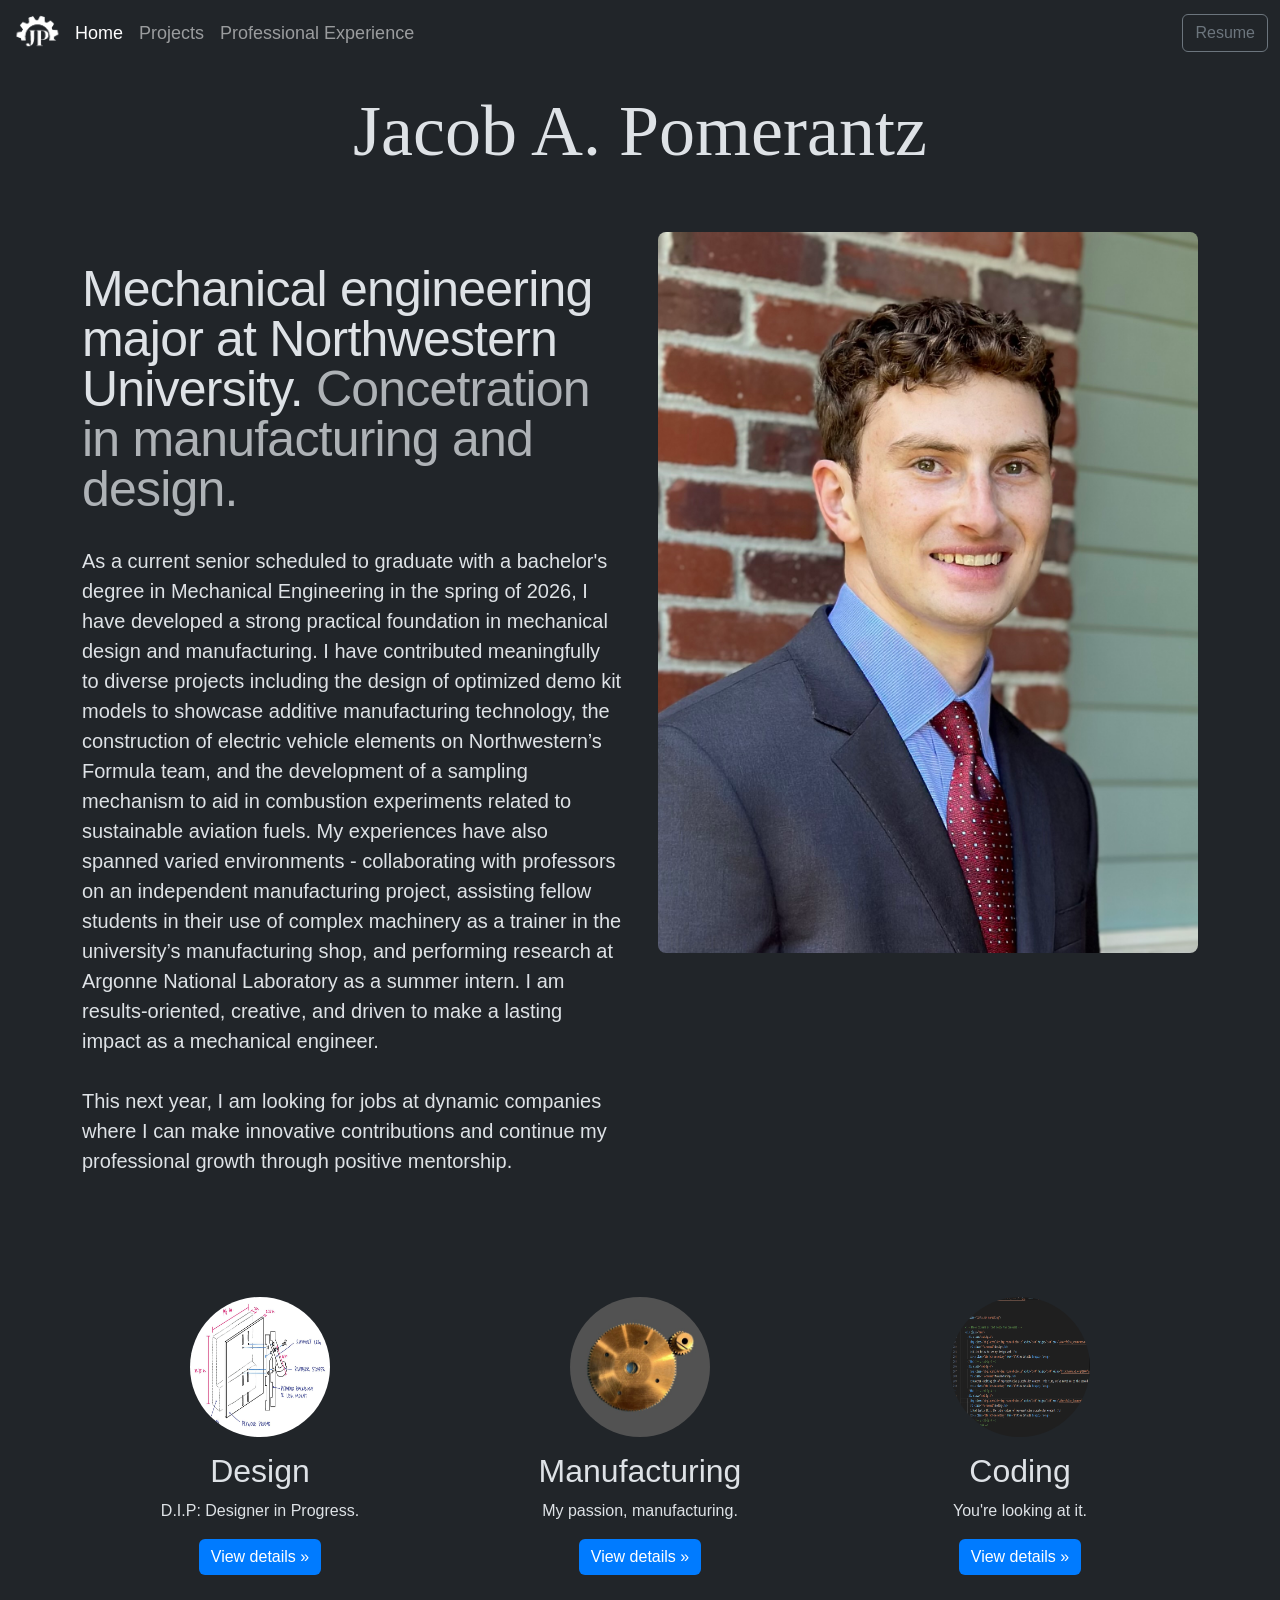
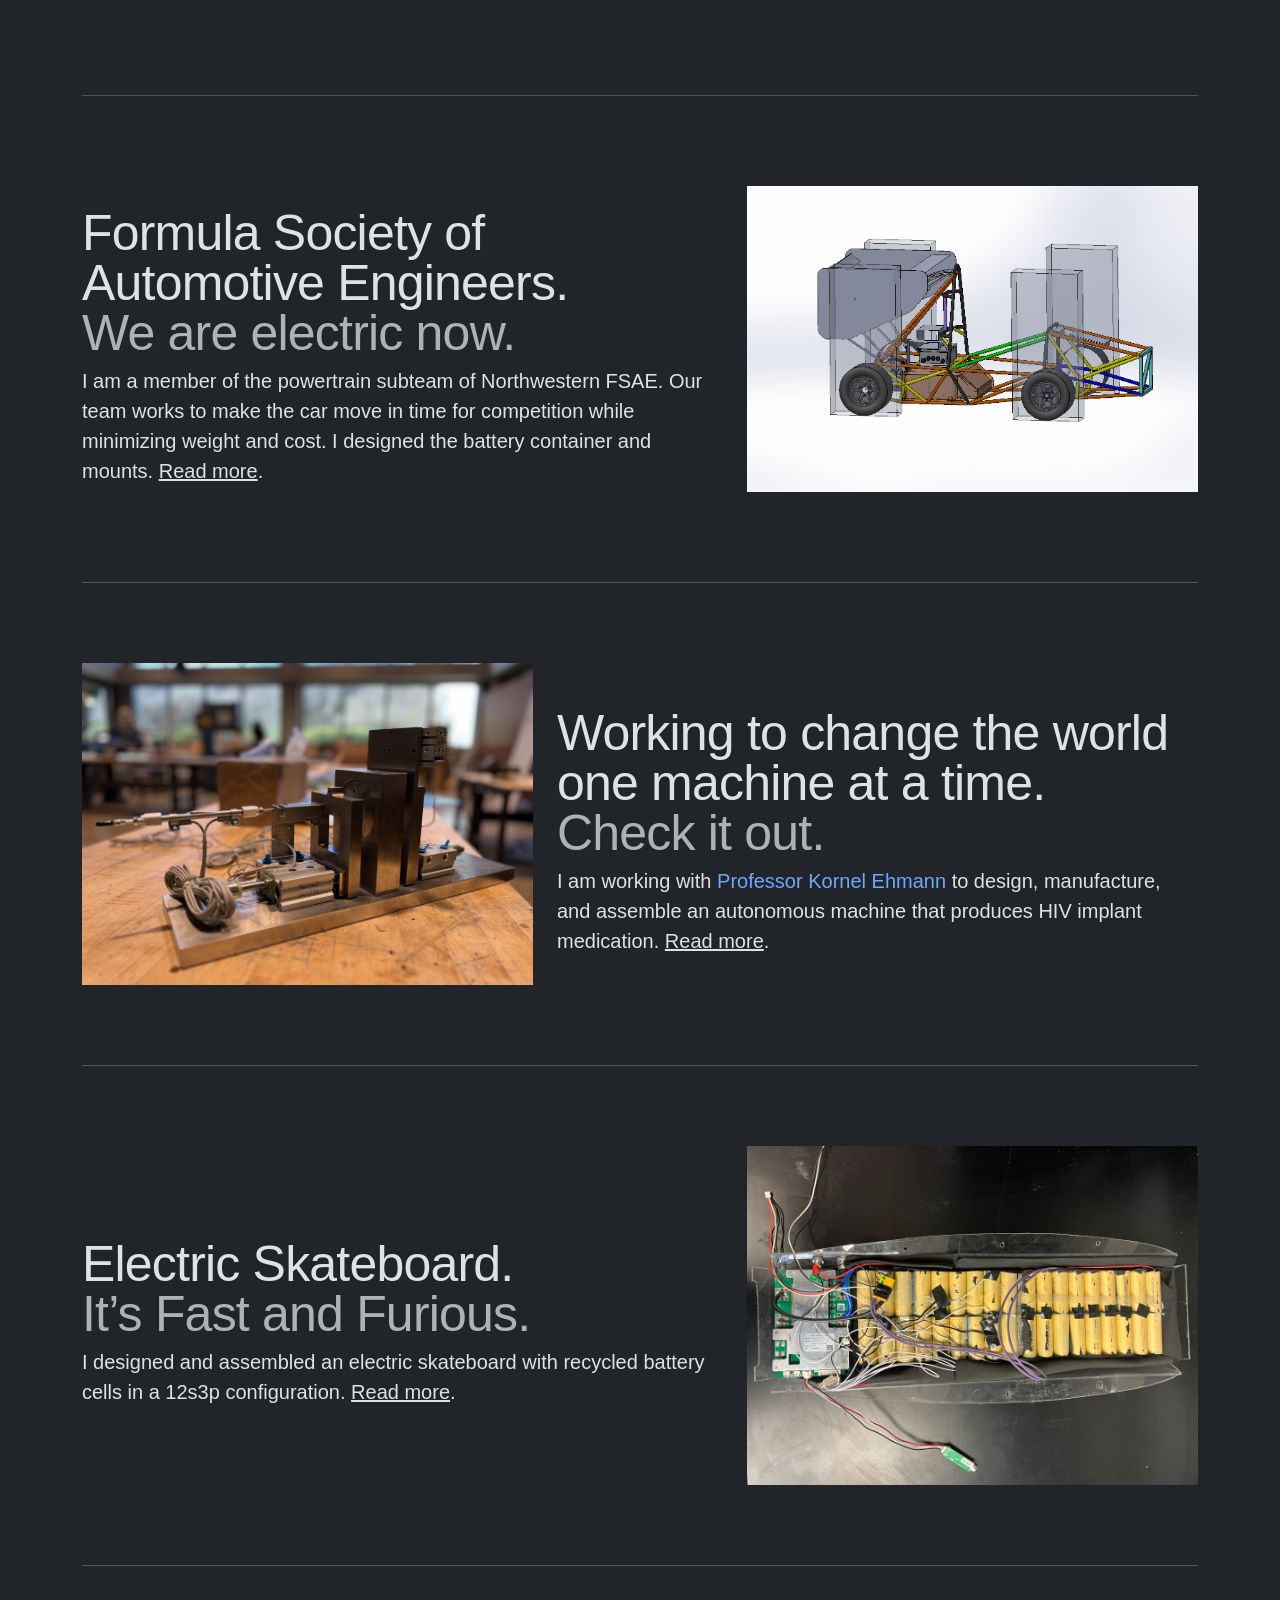
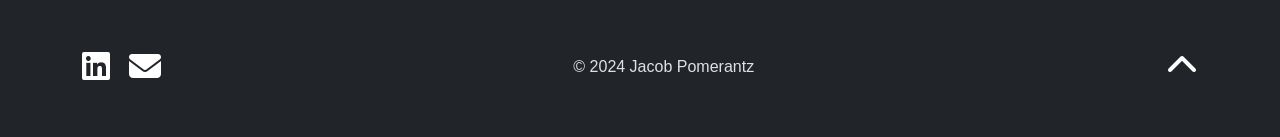
==== commit a489cc75: "Update index.html" ====
--- a/index.html
+++ b/index.html
@@ -180,10 +180,10 @@
         <h2 class=" featurette-heading lh-1">Mechanical engineering major at Northwestern University. <span class="text-body-secondary">Concetration in manufacturing and design.</span></h2>
         <br>
         <p class="lead " style="text-align:left">
-          As a current junior scheduled to graduate with a bachelor's degree in Mechanical Engineering in the spring of 2026, I have developed a strong practical foundation in mechanical design and manufacturing. I have contributed meaningfully to diverse projects including the design and construction of electric vehicle elements on Northwestern’s Formula team, the production of an autonomous medical implant machine, and the development of a sampling mechanism to aid in combustion experiments related to sustainable aviation fuels. My experiences have also spanned varied environments - collaborating with professors on an independent manufacturing project, assisting fellow students in their use of complex machinery as a trainer in the university’s manufacturing shop, and performing research at Argonne National Laboratory as a summer intern. I am results-oriented, creative, and driven to make a lasting impact as an engineer.
+          As a current senior scheduled to graduate with a bachelor's degree in Mechanical Engineering in the spring of 2026, I have developed a strong practical foundation in mechanical design and manufacturing. I have contributed meaningfully to diverse projects including the design of optimized demo kit models to showcase additive manufacturing technology, the construction of electric vehicle elements on Northwestern’s Formula team, and the development of a sampling mechanism to aid in combustion experiments related to sustainable aviation fuels. My experiences have also spanned varied environments - collaborating with professors on an independent manufacturing project, assisting fellow students in their use of complex machinery as a trainer in the university’s manufacturing shop, and performing research at Argonne National Laboratory as a summer intern. I am results-oriented, creative, and driven to make a lasting impact as a mechanical engineer.
 <br>
 <br>
-          This next summer, I am looking for internships at dynamic companies where I can make innovative contributions and continue my professional growth through positive mentorship.
+          This next year, I am looking for jobs at dynamic companies where I can make innovative contributions and continue my professional growth through positive mentorship.
         </p>
       </div>
       <div class="col-md">
